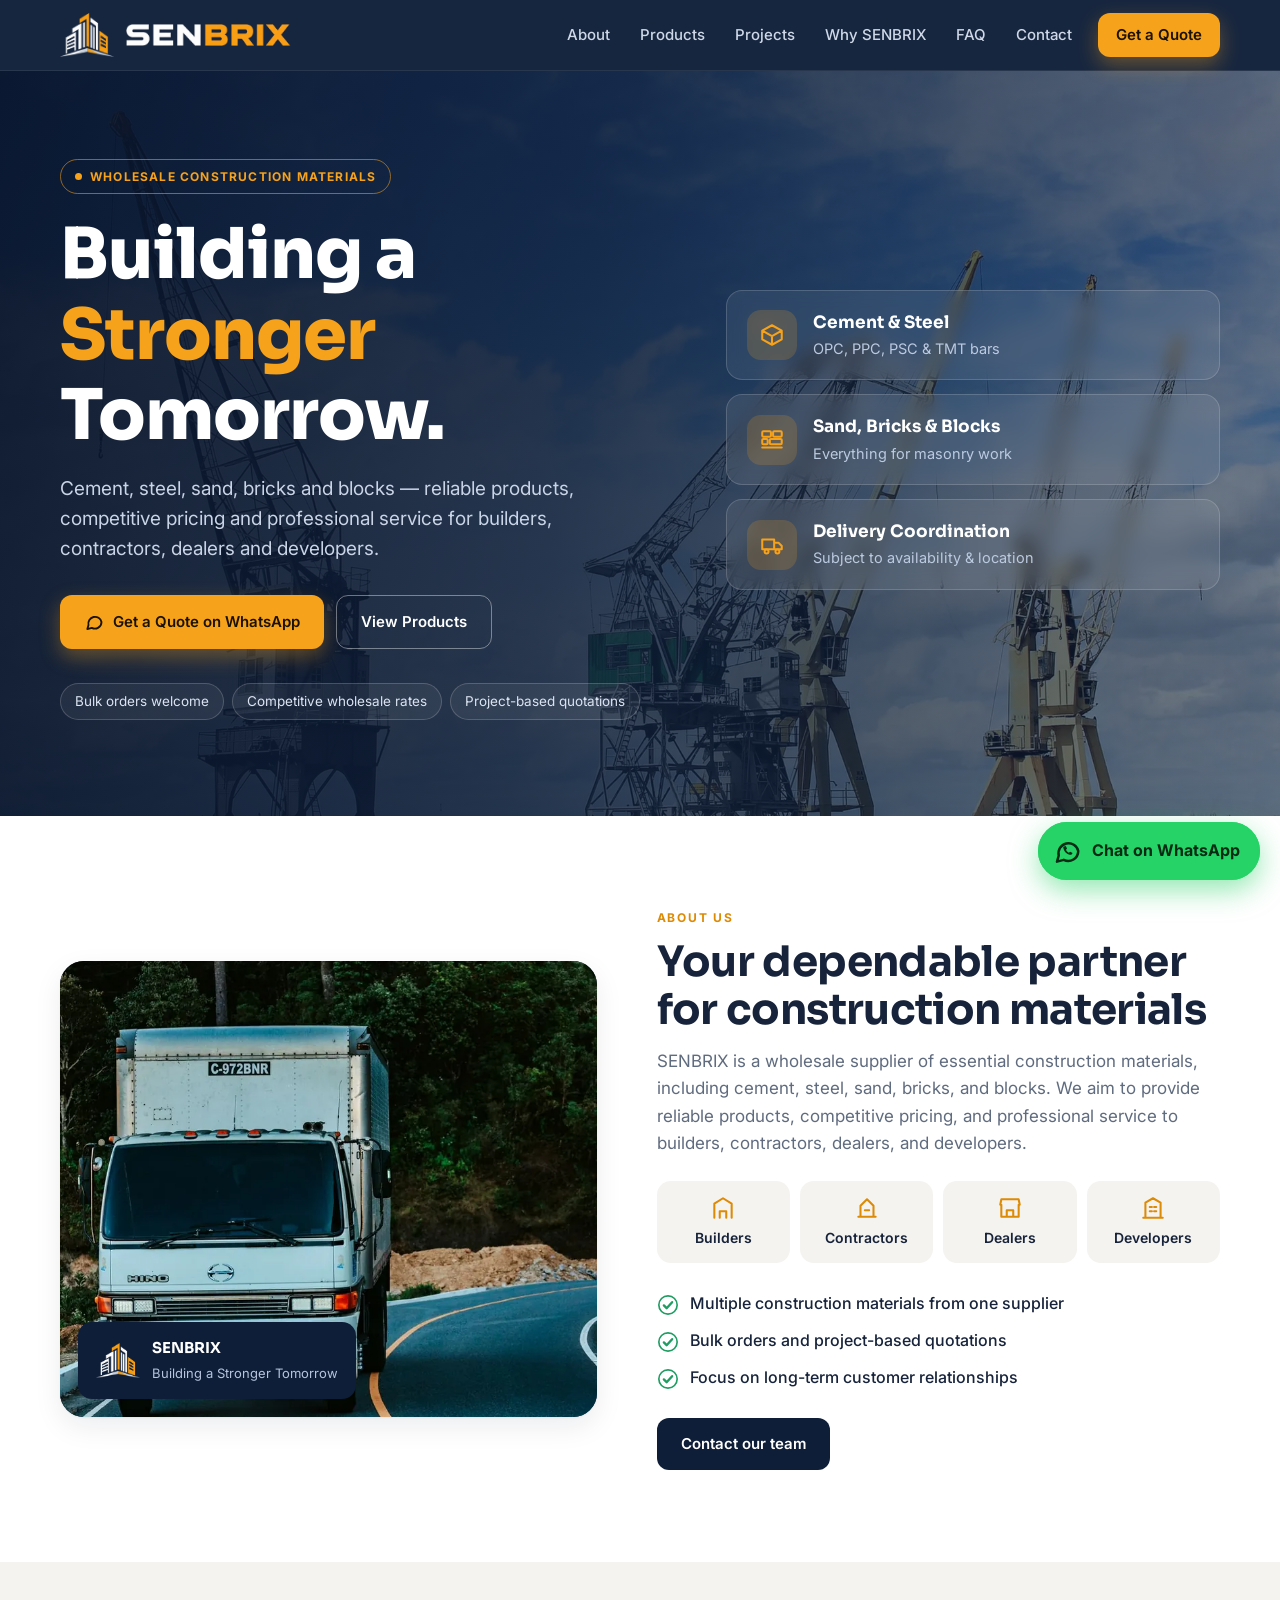
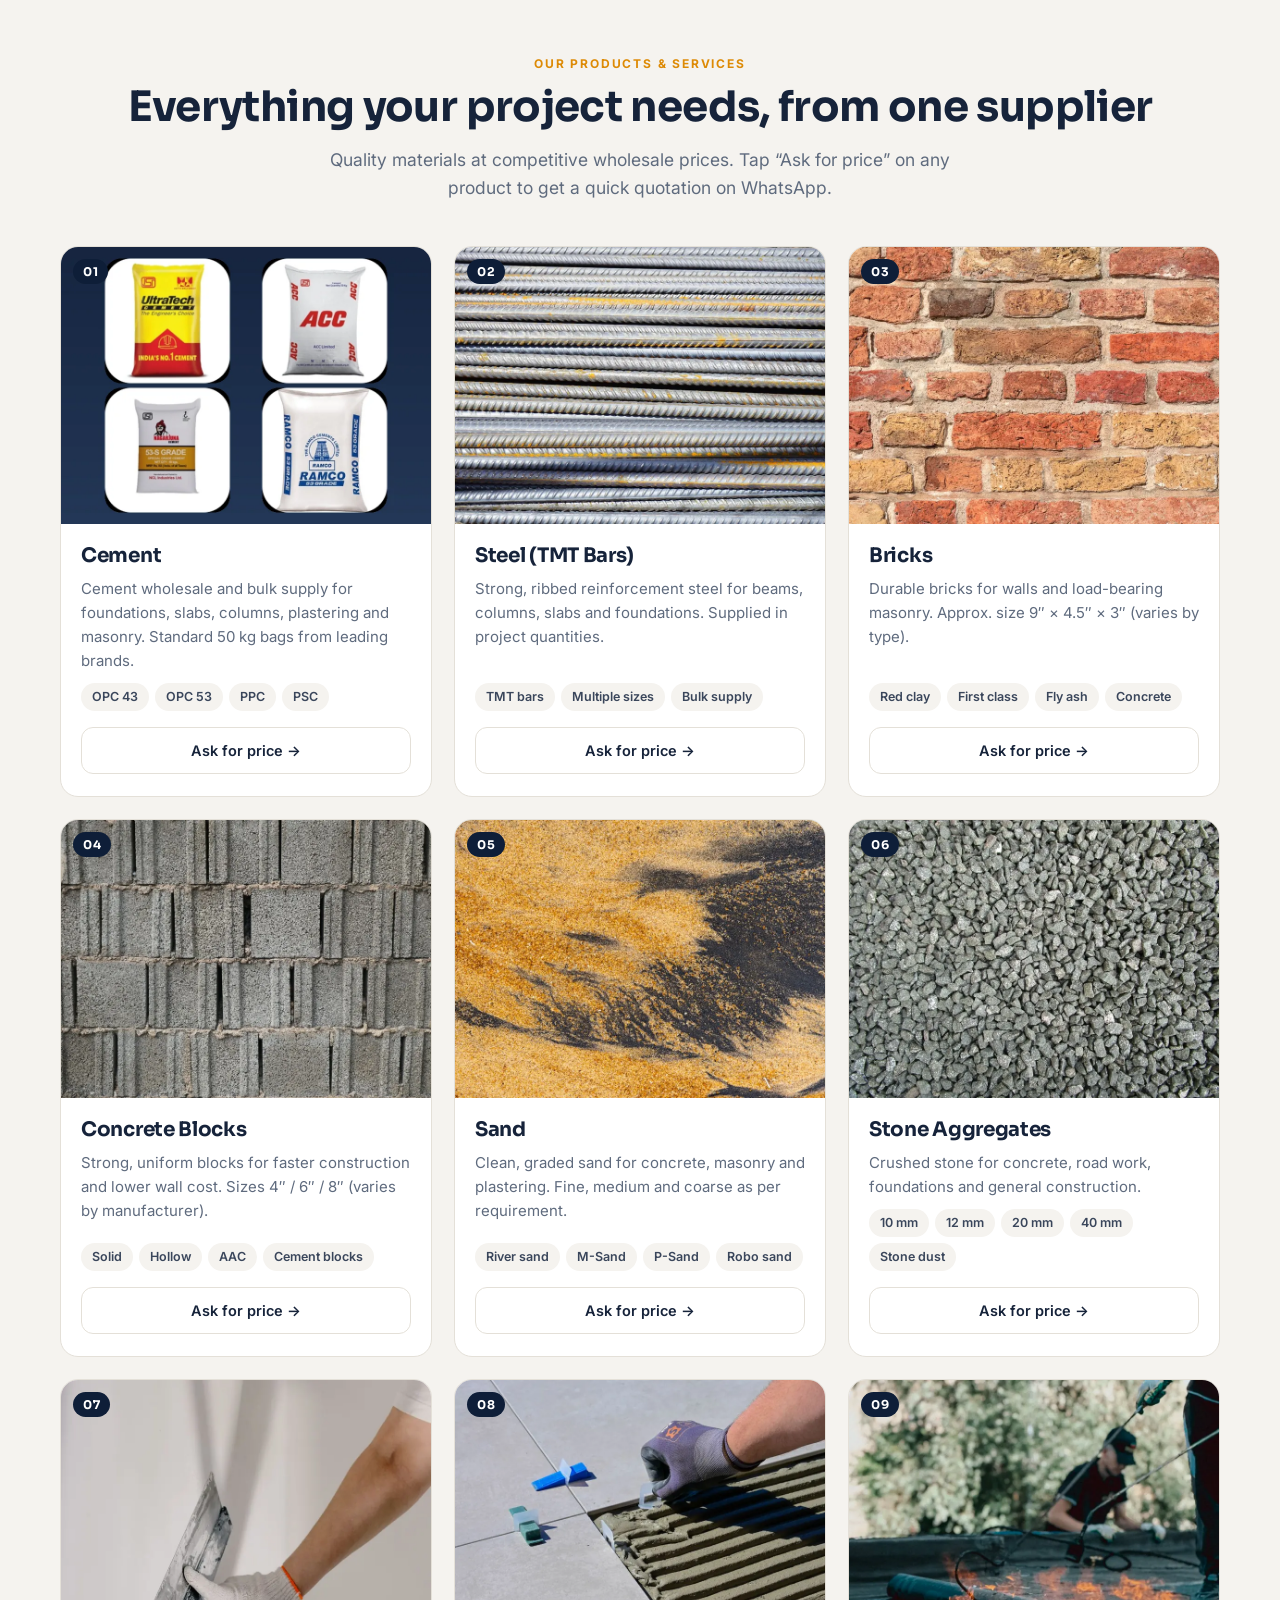
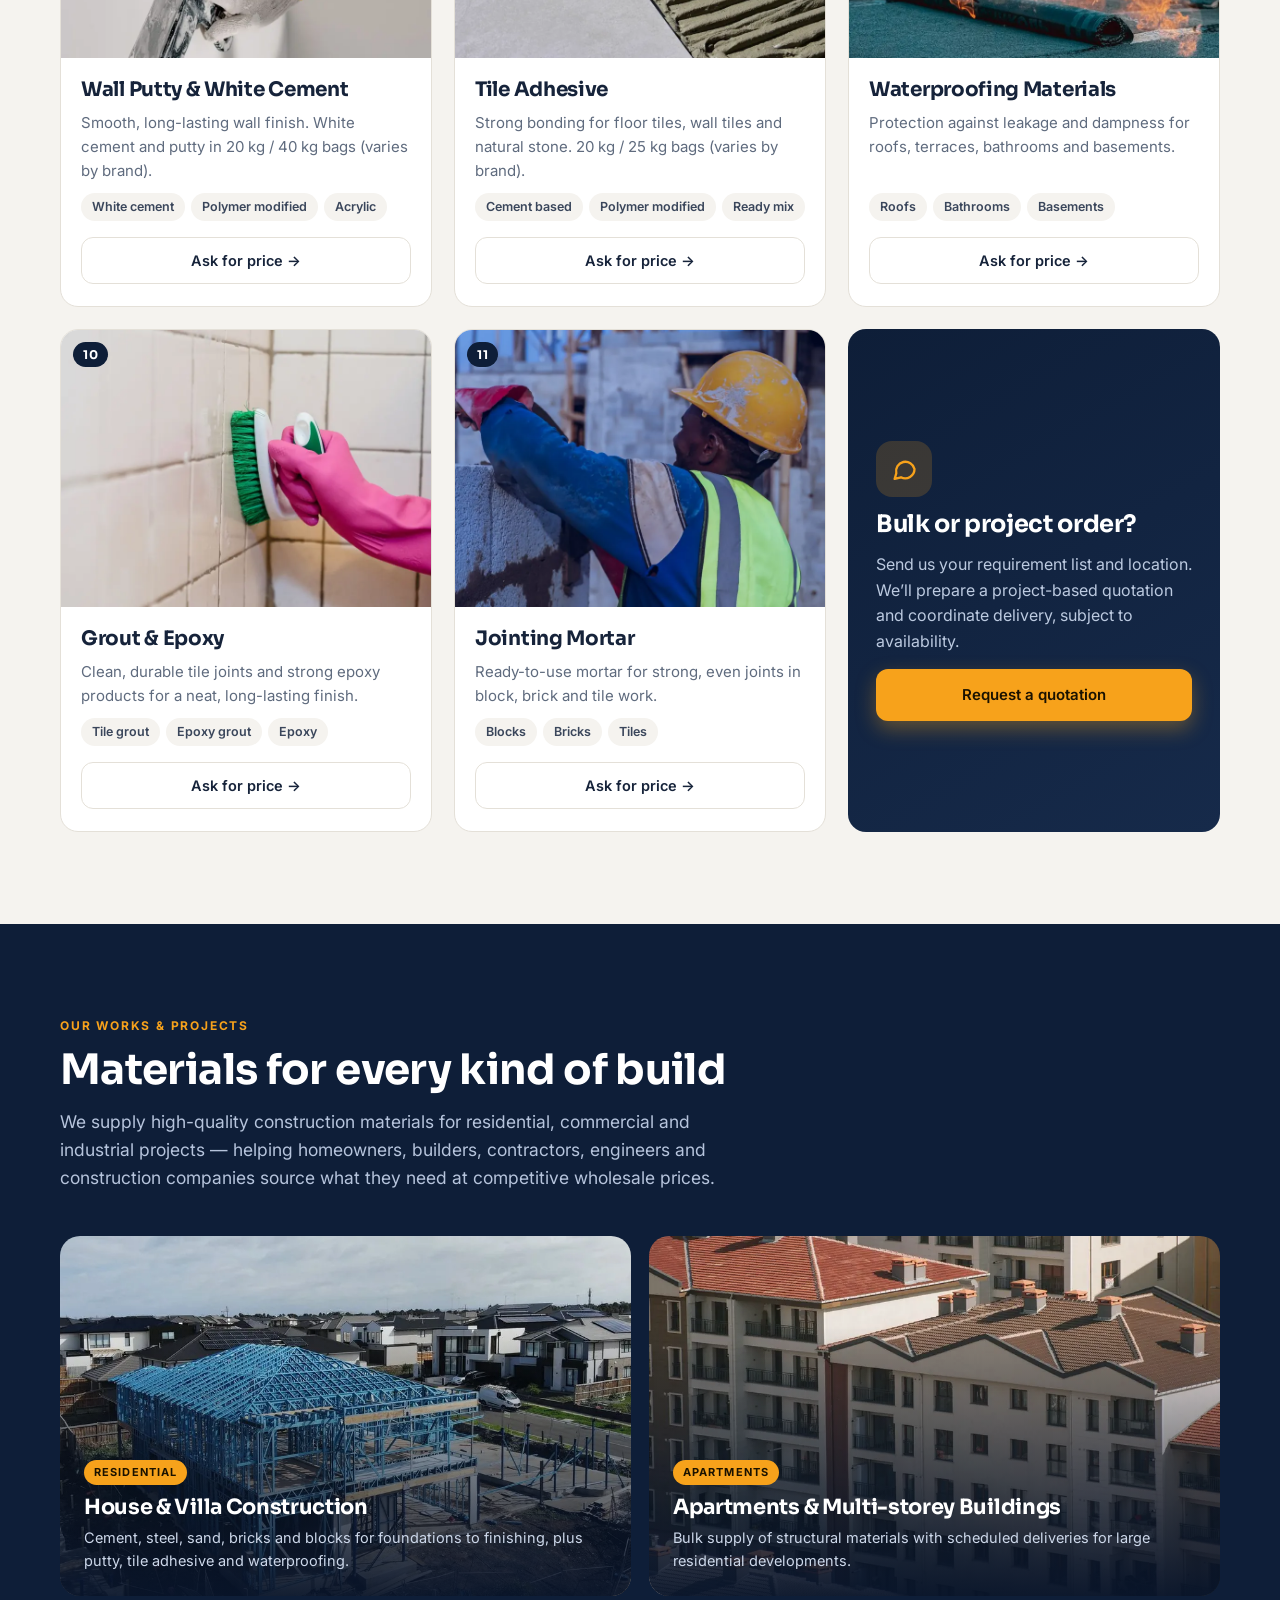
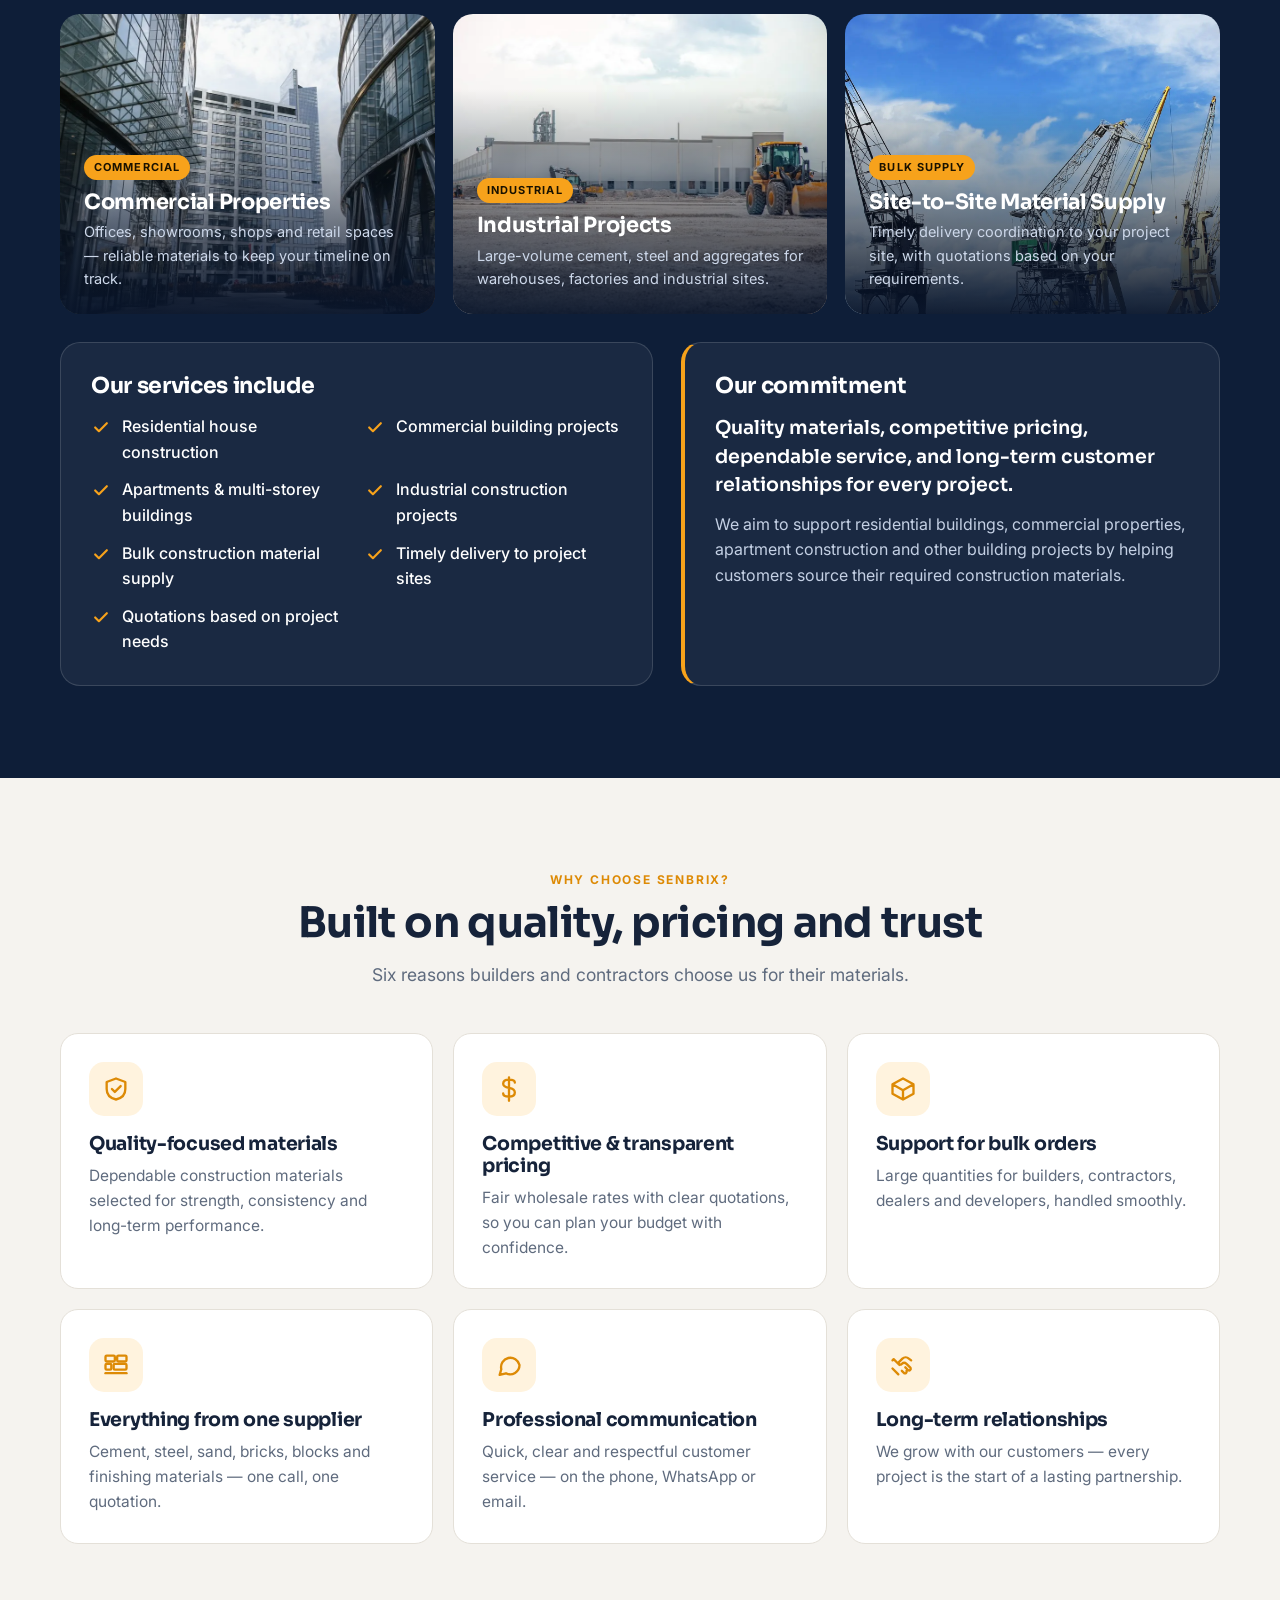
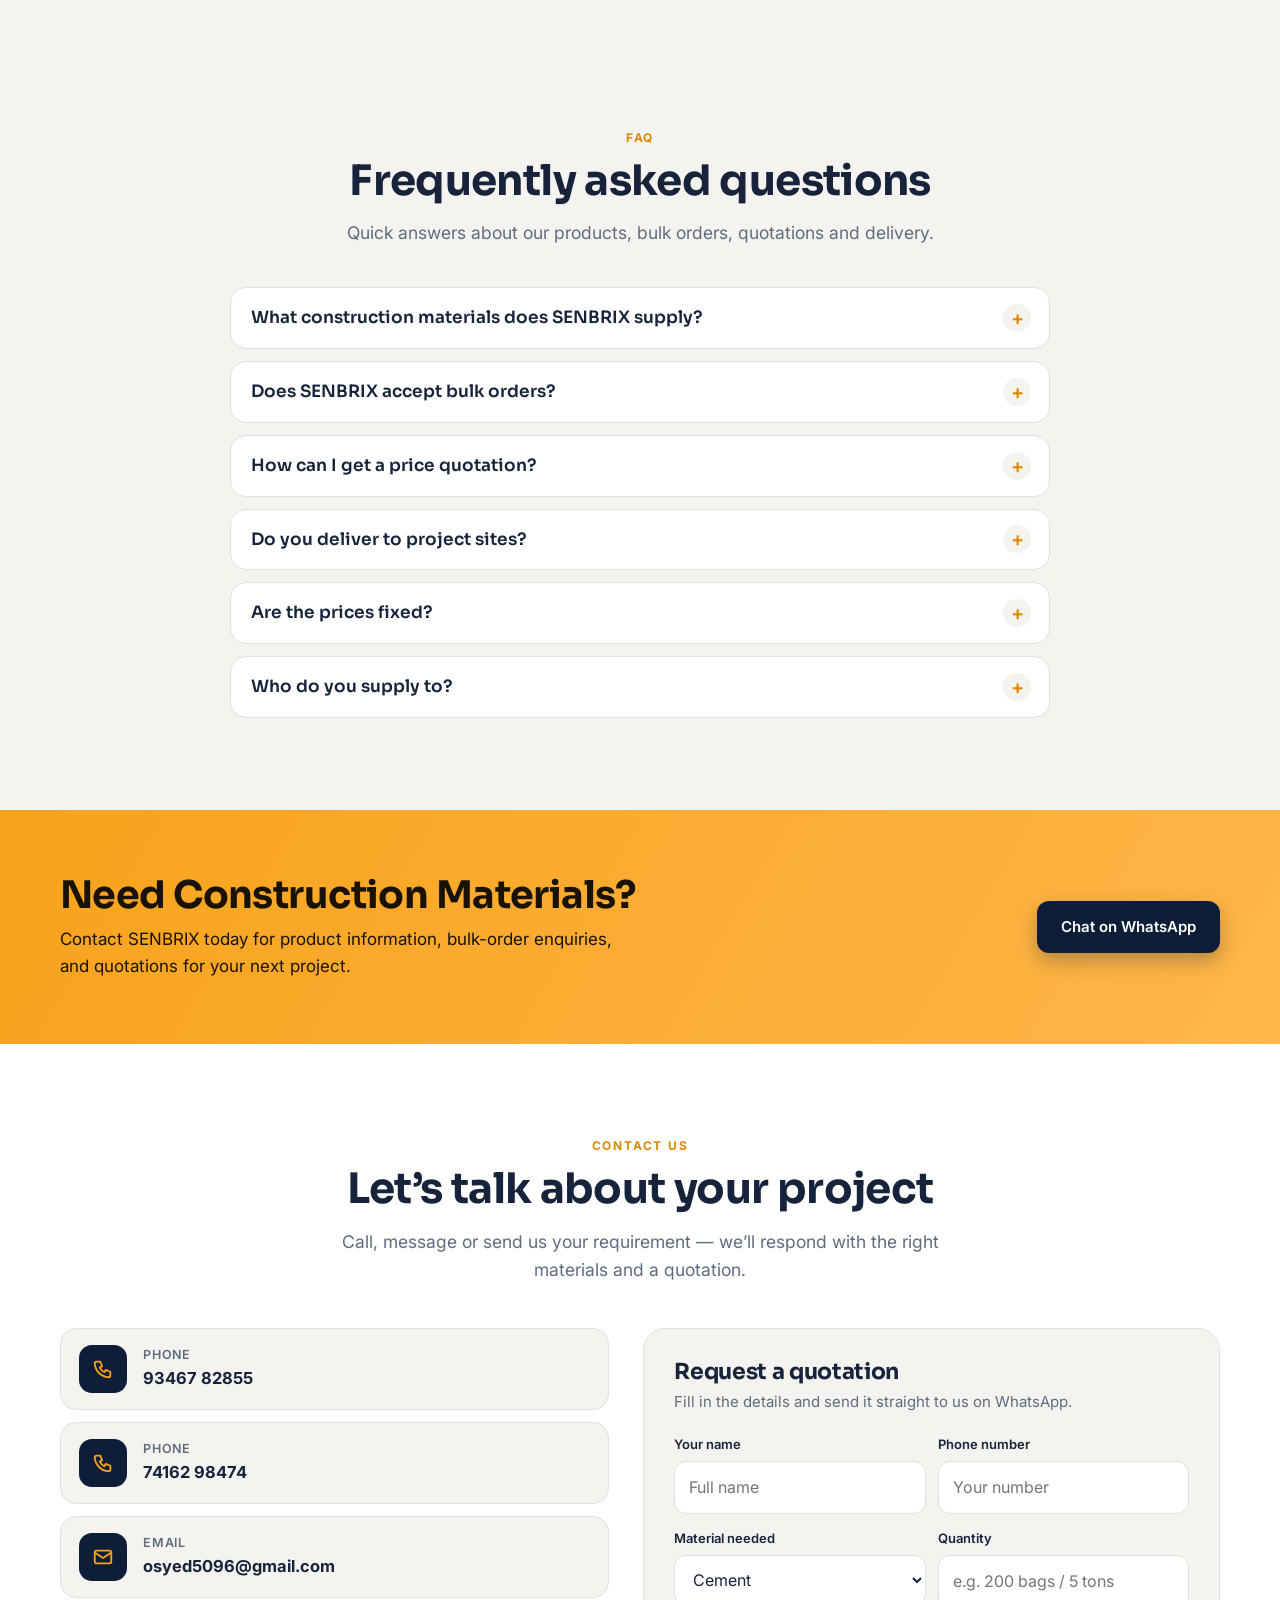
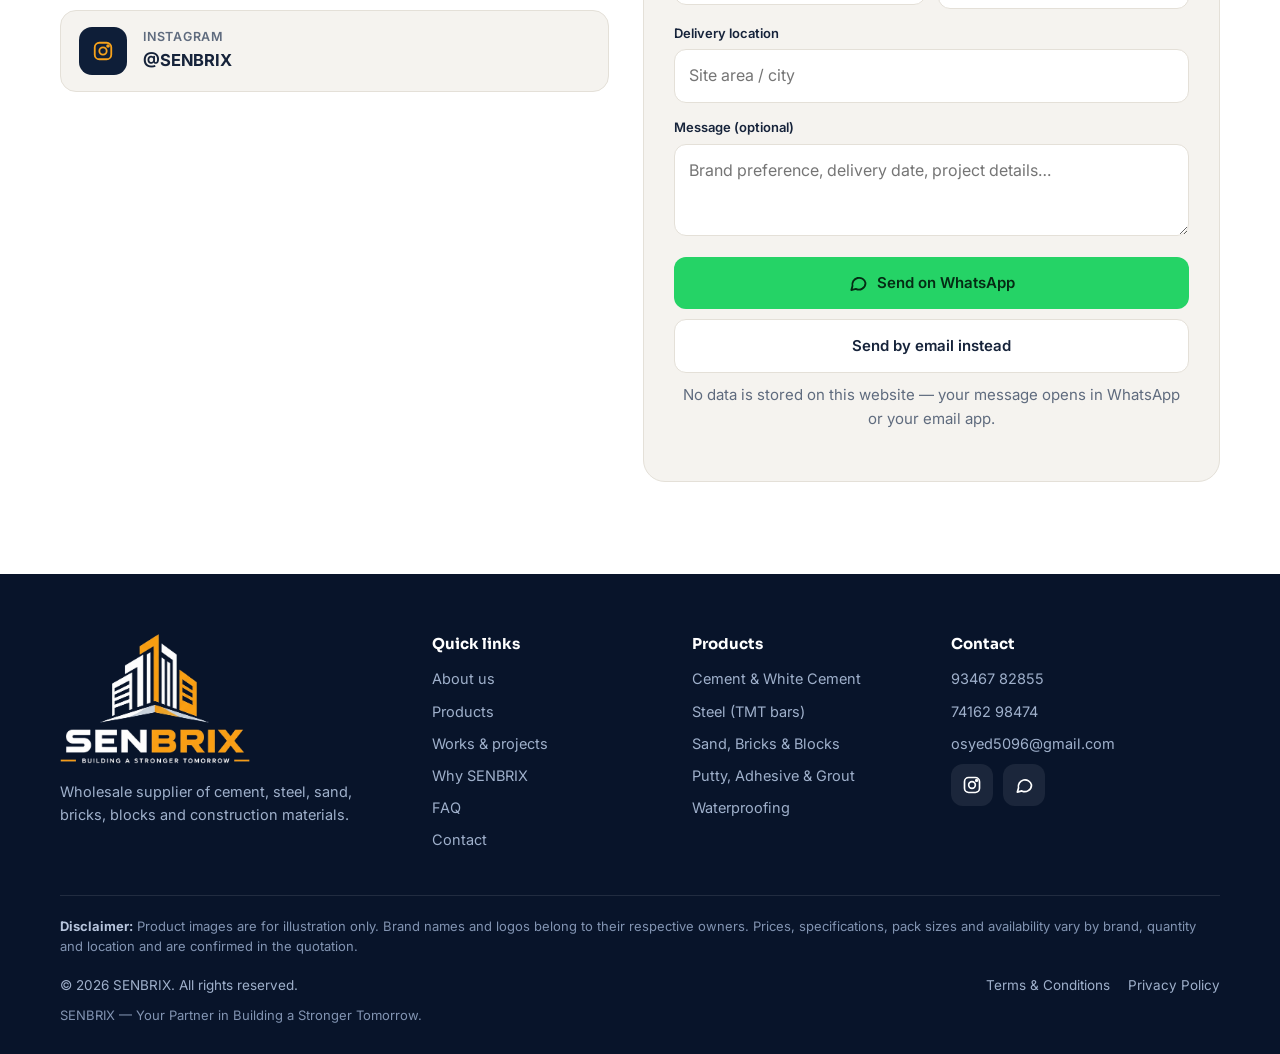
==== index.html @ fd2e2b62 "Add SENBRIX landing page Mobile-first, SEO-ready single page for SENBRIX wholesale construction mate" ====
<!doctype html>
<html lang="en-IN">
<head>
<meta charset="utf-8">
<meta name="viewport" content="width=device-width, initial-scale=1, viewport-fit=cover">
<title>SENBRIX – Wholesale Construction Materials | Cement, Steel, Sand, Bricks &amp; Blocks</title>
<meta name="description" content="SENBRIX is a wholesale supplier of cement, steel, sand, bricks, blocks and building materials for builders, contractors, dealers and developers. Competitive pricing, bulk orders, project quotations.">
<meta name="theme-color" content="#0e1e38">
<meta name="robots" content="index, follow, max-image-preview:large">
<meta name="author" content="SENBRIX">
<meta property="og:site_name" content="SENBRIX">
<meta property="og:locale" content="en_IN">
<!-- SEO TODO: once the live address is known, add <link rel="canonical" href="https://YOUR-DOMAIN/">, og:url, and make og:image an absolute URL. -->
<link rel="icon" type="image/png" href="assets/favicon.png">
<link rel="apple-touch-icon" href="assets/apple-touch-icon.png">
<meta property="og:type" content="website">
<meta property="og:title" content="SENBRIX – Building a Stronger Tomorrow">
<meta property="og:description" content="Wholesale cement, steel, sand, bricks, blocks and more. Bulk orders and project quotations.">
<meta property="og:image" content="assets/og-image.jpg">
<meta name="twitter:card" content="summary_large_image">
<link rel="preload" as="image" href="assets/hero.webp" fetchpriority="high">
<link rel="preconnect" href="https://fonts.googleapis.com">
<link rel="preconnect" href="https://fonts.gstatic.com" crossorigin>
<link href="https://fonts.googleapis.com/css2?family=Inter:wght@400;500;600;700&family=Sora:wght@600;700;800&display=swap" rel="stylesheet">
<script type="application/ld+json">
[{"@context": "https://schema.org", "@type": "LocalBusiness", "name": "SENBRIX", "description": "Wholesale supplier of cement, steel, sand, bricks, blocks and construction materials for builders, contractors, dealers and developers.", "slogan": "Building a Stronger Tomorrow", "telephone": ["+919346782855", "+917416298474"], "email": "osyed5096@gmail.com", "image": "assets/og-image.jpg", "logo": "assets/logo-full.png", "priceRange": "Wholesale", "sameAs": ["https://www.instagram.com/senbrix?cplk=MTgyYnR5MHl3cHRpNw=="], "hasOfferCatalog": {"@type": "OfferCatalog", "name": "Construction materials", "itemListElement": [{"@type": "Offer", "itemOffered": {"@type": "Product", "name": "Cement"}}, {"@type": "Offer", "itemOffered": {"@type": "Product", "name": "Steel (TMT bars)"}}, {"@type": "Offer", "itemOffered": {"@type": "Product", "name": "Bricks"}}, {"@type": "Offer", "itemOffered": {"@type": "Product", "name": "Concrete Blocks"}}, {"@type": "Offer", "itemOffered": {"@type": "Product", "name": "Sand"}}, {"@type": "Offer", "itemOffered": {"@type": "Product", "name": "Stone Aggregates"}}, {"@type": "Offer", "itemOffered": {"@type": "Product", "name": "Wall Putty and White Cement"}}, {"@type": "Offer", "itemOffered": {"@type": "Product", "name": "Tile Adhesive"}}, {"@type": "Offer", "itemOffered": {"@type": "Product", "name": "Waterproofing Materials"}}, {"@type": "Offer", "itemOffered": {"@type": "Product", "name": "Grout and Epoxy"}}, {"@type": "Offer", "itemOffered": {"@type": "Product", "name": "Jointing Mortar"}}]}}, {"@context": "https://schema.org", "@type": "FAQPage", "mainEntity": [{"@type": "Question", "name": "What construction materials does SENBRIX supply?", "acceptedAnswer": {"@type": "Answer", "text": "We supply cement (OPC, PPC, PSC and white cement), steel (TMT bars), sand, bricks, concrete blocks, stone aggregates, wall putty, tile adhesive, waterproofing materials, grout, epoxy and jointing mortar."}}, {"@type": "Question", "name": "Does SENBRIX accept bulk orders?", "acceptedAnswer": {"@type": "Answer", "text": "Yes. We support bulk orders for builders, contractors, dealers and developers, with project-based quotations."}}, {"@type": "Question", "name": "How can I get a price quotation?", "acceptedAnswer": {"@type": "Answer", "text": "Tap “Ask for price” on any product, fill in the quotation form, or call us on 93467 82855 or 74162 98474. Share the material, quantity and delivery location and we will reply with a quotation."}}, {"@type": "Question", "name": "Do you deliver to project sites?", "acceptedAnswer": {"@type": "Answer", "text": "We coordinate delivery to project sites, subject to material availability and your location. Please mention your site location when you request a quotation."}}, {"@type": "Question", "name": "Are the prices fixed?", "acceptedAnswer": {"@type": "Answer", "text": "Wholesale prices change with market rates, brand, quantity and location, so we confirm the price in a quotation for every enquiry."}}, {"@type": "Question", "name": "Who do you supply to?", "acceptedAnswer": {"@type": "Answer", "text": "We supply homeowners, builders, contractors, engineers, dealers, developers and construction companies for residential, commercial and industrial projects."}}]}]
</script>
<style>
:root{
  --navy:#0e1e38; --navy2:#162a4a; --navy3:#08142a;
  --orange:#f7a21b; --orange-d:#dd8a05;
  --bg:#f5f3ef; --card:#fff; --line:#e4e0d8; --muted:#5f6b7e; --text:#16233a;
  --radius:18px; --shadow:0 1px 2px rgba(14,30,56,.06),0 10px 28px rgba(14,30,56,.08);
  --head:'Sora',system-ui,-apple-system,'Segoe UI',sans-serif; --body:'Inter',system-ui,-apple-system,'Segoe UI',sans-serif;
}
*{box-sizing:border-box;margin:0;padding:0}
html{scroll-behavior:smooth;scroll-padding-top:76px;-webkit-text-size-adjust:100%}
body{font-family:var(--body);background:var(--bg);color:var(--text);line-height:1.6;font-size:16px}
img,svg{display:block;max-width:100%}
a{color:inherit;text-decoration:none}
button,input,select,textarea{font:inherit;color:inherit}
h1,h2,h3{font-family:var(--head);line-height:1.15;letter-spacing:-.015em}
.wrap{width:100%;max-width:1200px;margin:0 auto;padding:0 20px}
:focus-visible{outline:3px solid var(--orange);outline-offset:2px}
.sr{position:absolute;width:1px;height:1px;overflow:hidden;clip:rect(0 0 0 0)}

.btn{display:inline-flex;align-items:center;justify-content:center;gap:9px;padding:14px 24px;border-radius:12px;font-weight:600;font-size:15px;min-height:48px;transition:background .18s,transform .18s,border-color .18s;cursor:pointer;border:0;white-space:nowrap}
.btn-primary{background:var(--orange);color:#1a1200;box-shadow:0 8px 20px rgba(247,162,27,.35)}
.btn-primary:hover{background:var(--orange-d);transform:translateY(-1px)}
.btn-wa{background:#25d366;color:#052b14}.btn-wa:hover{background:#1fbb59;transform:translateY(-1px)}
.btn-ghost{border:1.5px solid rgba(255,255,255,.4);color:#fff;background:transparent}.btn-ghost:hover{background:rgba(255,255,255,.1)}
.btn-dark{background:var(--navy);color:#fff}.btn-dark:hover{background:var(--navy2)}
.btn-line{border:1.5px solid var(--line);background:#fff}.btn-line:hover{border-color:var(--navy)}
.btn-block{width:100%}

/* header */
header{position:sticky;top:0;z-index:50;background:rgba(14,30,56,.96);backdrop-filter:blur(12px);border-bottom:1px solid rgba(255,255,255,.08)}
header .wrap{display:flex;align-items:center;gap:18px;height:70px}
.brand{display:flex;align-items:center;gap:12px}
.brand .mark{height:44px;width:auto}.brand .word{height:22px;width:auto}
nav{margin-left:auto;display:flex;align-items:center;gap:2px}
nav a{color:#cfd8e8;padding:9px 14px;border-radius:10px;font-weight:500;font-size:15px}
nav a:hover{color:#fff;background:rgba(255,255,255,.08)}
nav .btn{margin-left:10px;padding:10px 18px;min-height:42px;color:#1a1200}
nav .btn:hover{background:var(--orange-d)}
.burger{display:none;margin-left:auto;width:46px;height:46px;border-radius:12px;border:1.5px solid rgba(255,255,255,.25);color:#fff;place-items:center;background:none}

/* hero */
.hero{position:relative;color:#fff;background:var(--navy3);overflow:hidden;isolation:isolate}
.hero>img{position:absolute;inset:0;width:100%;height:100%;object-fit:cover;z-index:-2}
.hero::before{content:"";position:absolute;inset:0;z-index:-1;background:linear-gradient(100deg,rgba(8,20,42,.96) 0%,rgba(14,30,56,.88) 45%,rgba(14,30,56,.55) 100%)}
.hero .wrap{display:grid;grid-template-columns:1.25fr 1fr;gap:48px;align-items:center;padding-top:88px;padding-bottom:96px}
.pill{display:inline-flex;gap:8px;align-items:center;border:1px solid rgba(247,162,27,.55);color:var(--orange);padding:7px 14px;border-radius:99px;font-size:12px;font-weight:700;letter-spacing:.1em;text-transform:uppercase}
.pill i{width:7px;height:7px;border-radius:50%;background:var(--orange)}
.hero h1{font-size:clamp(38px,6.2vw,70px);font-weight:800;margin:20px 0 18px}
.hero h1 em{font-style:normal;color:var(--orange)}
.hero p.lead{font-size:clamp(16px,2vw,19px);color:#c9d4e6;max-width:560px}
.cta{display:flex;gap:12px;flex-wrap:wrap;margin-top:30px}
.chips{display:flex;flex-wrap:wrap;gap:8px;margin-top:34px}
.chips span{border:1px solid rgba(255,255,255,.18);background:rgba(255,255,255,.06);padding:7px 14px;border-radius:99px;font-size:13.5px;color:#dbe4f2}
.hcards{display:grid;gap:14px}
.hcard{display:flex;gap:16px;align-items:center;padding:18px 20px;border-radius:16px;background:rgba(255,255,255,.08);border:1px solid rgba(255,255,255,.16);backdrop-filter:blur(8px)}
.hcard .ic{flex:none;width:50px;height:50px;border-radius:14px;background:rgba(247,162,27,.18);color:var(--orange);display:grid;place-items:center}
.hcard b{display:block;font-family:var(--head);font-size:17px}.hcard span{color:#bccae0;font-size:14.5px}

/* sections */
section{padding:92px 0}
.eyebrow{font-size:12px;font-weight:700;letter-spacing:.15em;text-transform:uppercase;color:var(--orange-d);margin-bottom:10px}
.title{font-size:clamp(28px,4.2vw,42px);margin-bottom:14px}
.sub{color:var(--muted);font-size:17.5px;max-width:660px}
.center{text-align:center}.center .sub{margin:0 auto}

/* about */
.about{background:#fff}
.about .wrap{display:grid;grid-template-columns:1fr 1.05fr;gap:60px;align-items:center}
.about-img{position:relative;border-radius:24px;overflow:hidden;box-shadow:var(--shadow);aspect-ratio:4/3.4;background:var(--navy)}
.about-img img{width:100%;height:100%;object-fit:cover}
.about-tag{position:absolute;left:18px;bottom:18px;background:var(--navy);color:#fff;border-radius:14px;padding:14px 18px;display:flex;gap:12px;align-items:center;box-shadow:var(--shadow)}
.about-tag img{width:44px;height:auto}.about-tag b{display:block;font-family:var(--head);font-size:15px}.about-tag span{font-size:13px;color:#b6c4dc}
.about p{color:var(--muted);margin-bottom:16px;font-size:17px}
.for{display:grid;grid-template-columns:repeat(4,1fr);gap:10px;margin:24px 0 28px}
.for div{background:var(--bg);border-radius:14px;padding:14px 10px;text-align:center;font-weight:600;font-size:14px}
.for svg{margin:0 auto 6px;color:var(--orange-d)}
.checks{list-style:none;display:grid;gap:11px;margin-bottom:28px}
.checks li{display:flex;gap:11px;align-items:flex-start;font-weight:500}
.checks svg{flex:none;margin-top:3px;color:#1f9d62}

/* products */
.pgrid{display:grid;grid-template-columns:repeat(3,1fr);gap:22px;margin-top:44px}
.pcard{background:#fff;border:1px solid var(--line);border-radius:var(--radius);overflow:hidden;display:flex;flex-direction:column;transition:box-shadow .2s,transform .2s,border-color .2s}
.pcard:hover{box-shadow:var(--shadow);transform:translateY(-4px);border-color:#d4cdbf}
.pimg{aspect-ratio:4/3;overflow:hidden;background:#e8e4da;position:relative}
.pimg img{width:100%;height:100%;object-fit:cover;transition:transform .5s}
.pcard:hover .pimg img{transform:scale(1.06)}
.pnum{position:absolute;top:12px;left:12px;background:var(--navy);color:#fff;font:700 12px var(--head);padding:5px 10px;border-radius:99px;letter-spacing:.05em}
.pbody{padding:20px 20px 22px;display:flex;flex-direction:column;gap:10px;flex:1}
.pbody h3{font-size:20px}
.pbody p{color:var(--muted);font-size:15px;flex:1}
.tags{display:flex;flex-wrap:wrap;gap:6px}
.tags span{background:var(--bg);border-radius:99px;padding:4px 11px;font-size:12.5px;font-weight:600;color:#3a465b}
.pbody .btn{margin-top:6px;padding:11px 16px;min-height:44px;font-size:14.5px}
.pcard.cta-card{background:linear-gradient(150deg,var(--navy),var(--navy2));color:#fff;border:0;justify-content:center;padding:34px 28px;gap:14px}
.pcard.cta-card:hover{transform:translateY(-4px)}
.pcard.cta-card h3{font-size:24px}.pcard.cta-card p{color:#bccae0}
.pcard.cta-card .ic{width:56px;height:56px;border-radius:16px;background:rgba(247,162,27,.18);color:var(--orange);display:grid;place-items:center}

/* projects */
.works{background:var(--navy);color:#fff}
.works .eyebrow{color:var(--orange)}.works .sub{color:#b6c4dc}
.wgrid{display:grid;grid-template-columns:repeat(6,1fr);gap:18px;margin-top:44px}
.wcard{position:relative;border-radius:20px;overflow:hidden;min-height:300px;isolation:isolate;display:flex;align-items:flex-end;grid-column:span 2}
.wcard:nth-child(1),.wcard:nth-child(2){grid-column:span 3;min-height:360px}
.wcard img{position:absolute;inset:0;width:100%;height:100%;object-fit:cover;z-index:-2;transition:transform .6s}
.wcard:hover img{transform:scale(1.06)}
.wcard::after{content:"";position:absolute;inset:0;z-index:-1;background:linear-gradient(180deg,rgba(8,20,42,0) 25%,rgba(8,20,42,.94) 100%)}
.wcard div{padding:24px}
.wcard small{display:inline-block;background:var(--orange);color:#1a1200;font-weight:700;font-size:11px;letter-spacing:.1em;text-transform:uppercase;padding:4px 10px;border-radius:99px;margin-bottom:10px}
.wcard h3{font-size:21px;margin-bottom:6px}.wcard p{color:#cdd8ea;font-size:14.5px}
.services{display:grid;grid-template-columns:1.1fr 1fr;gap:28px;margin-top:28px}
.panel{border:1px solid rgba(255,255,255,.14);background:rgba(255,255,255,.05);border-radius:20px;padding:30px}
.panel h3{font-size:22px;margin-bottom:16px}
.panel .checks{margin:0;grid-template-columns:1fr 1fr;gap:12px 18px}
.panel .checks svg{color:var(--orange)}
.panel p{color:#c4d0e4}
.commit{border-left:4px solid var(--orange)}
.commit q{display:block;font:600 19px/1.5 var(--head);quotes:none;margin-bottom:12px}

/* why */
.wgrid2{display:grid;grid-template-columns:repeat(3,1fr);gap:20px;margin-top:44px}
.why{background:#fff;border:1px solid var(--line);border-radius:var(--radius);padding:28px;transition:border-color .2s,box-shadow .2s,transform .2s}
.why:hover{border-color:var(--orange);box-shadow:var(--shadow);transform:translateY(-3px)}
.why .ic{width:54px;height:54px;border-radius:15px;background:#fff3de;color:var(--orange-d);display:grid;place-items:center;margin-bottom:18px}
.why h3{font-size:19px;margin-bottom:8px}.why p{color:var(--muted);font-size:15.5px}

/* contact */
.cband{background:linear-gradient(120deg,var(--orange),#ffb74a);color:#1a1200;padding:64px 0}
.cband .wrap{display:flex;align-items:center;justify-content:space-between;gap:28px;flex-wrap:wrap}
.cband h2{font-size:clamp(26px,4vw,38px);margin-bottom:8px}.cband p{max-width:560px;font-size:17px}
.cband .btn-dark{box-shadow:0 8px 20px rgba(14,30,56,.3)}
.contact{background:#fff}
.cgrid{display:grid;grid-template-columns:1fr 1.05fr;gap:34px;margin-top:44px;align-items:start}
.clist{display:grid;gap:12px}
.citem{display:flex;gap:16px;align-items:center;padding:16px 18px;border:1px solid var(--line);border-radius:16px;background:var(--bg);transition:border-color .2s,transform .2s}
.citem:hover{border-color:var(--orange);transform:translateX(3px)}
.citem .ic{flex:none;width:48px;height:48px;border-radius:13px;background:var(--navy);color:var(--orange);display:grid;place-items:center}
.citem small{display:block;color:var(--muted);font-size:12.5px;font-weight:600;text-transform:uppercase;letter-spacing:.06em}
.citem b{font-size:16.5px;word-break:break-word}
.form{background:var(--bg);border:1px solid var(--line);border-radius:22px;padding:30px}
.form h3{font-size:22px;margin-bottom:6px}.form>p{color:var(--muted);font-size:15px;margin-bottom:20px}
.field{margin-bottom:14px}.field label{display:block;font-size:13px;font-weight:600;margin-bottom:6px}
.field input,.field select,.field textarea{width:100%;border:1.5px solid var(--line);border-radius:12px;padding:13px 14px;background:#fff;min-height:48px}
.field textarea{min-height:92px;resize:vertical}
.field input:focus,.field select:focus,.field textarea:focus{outline:none;border-color:var(--orange);box-shadow:0 0 0 4px rgba(247,162,27,.18)}
.frow{display:grid;grid-template-columns:1fr 1fr;gap:12px}
.fbtns{display:grid;gap:10px;margin-top:6px}
.note{font-size:12.5px;color:var(--muted);text-align:center;margin-top:10px}

/* footer */
footer{background:var(--navy3);color:#9fb0cb;padding:60px 0 28px}
.fgrid{display:grid;grid-template-columns:1.5fr 1fr 1fr 1.2fr;gap:36px}
footer img.flogo{width:190px;height:auto;margin-bottom:16px}
footer h4{color:#fff;font:700 15px var(--head);margin-bottom:14px}
footer li{list-style:none;margin-bottom:9px;font-size:14.5px}footer a:hover{color:#fff}
.social{display:flex;gap:10px;margin-top:6px}
.social a{width:42px;height:42px;border-radius:12px;background:rgba(255,255,255,.08);display:grid;place-items:center;color:#fff;transition:background .2s}
.social a:hover{background:var(--orange);color:#1a1200}
.copy{border-top:1px solid rgba(255,255,255,.1);margin-top:40px;padding-top:22px;display:flex;justify-content:space-between;gap:12px;flex-wrap:wrap;font-size:13.5px}

/* whatsapp float */
.wa{position:fixed;right:20px;bottom:20px;z-index:60;display:flex;align-items:center;gap:10px;background:#25d366;color:#052b14;border-radius:99px;padding:0 20px 0 14px;height:58px;font-weight:700;box-shadow:0 10px 28px rgba(37,211,102,.5);transition:transform .2s}
.wa:hover{transform:translateY(-3px)}
.wa svg{width:30px;height:30px}
.wa::before{content:"";position:absolute;inset:0;border-radius:99px;border:2px solid #25d366;animation:ping 2.4s infinite;pointer-events:none}
@keyframes ping{0%{transform:scale(1);opacity:.7}100%{transform:scale(1.25,1.5);opacity:0}}

@media(max-width:1020px){
  .hero .wrap{grid-template-columns:1fr;padding-top:64px;padding-bottom:72px}
  .hcards{grid-template-columns:repeat(3,1fr)}.hcard{flex-direction:column;align-items:flex-start;text-align:left}
  .pgrid{grid-template-columns:repeat(2,1fr)}.wgrid2{grid-template-columns:repeat(2,1fr)}
  .fgrid{grid-template-columns:1fr 1fr}
}
@media(max-width:860px){
  .burger{display:grid}
  nav{position:fixed;left:0;right:0;top:70px;background:var(--navy);padding:12px 20px 22px;flex-direction:column;align-items:stretch;gap:2px;border-bottom:1px solid rgba(255,255,255,.1);display:none;margin:0;box-shadow:0 20px 40px rgba(0,0,0,.3)}
  nav.open{display:flex}nav a{padding:14px;font-size:16px}nav .btn{margin:10px 0 0}
  .about .wrap,.cgrid,.services{grid-template-columns:1fr}.about .wrap{gap:36px}
  .wgrid{grid-template-columns:1fr 1fr}.wcard,.wcard:nth-child(1),.wcard:nth-child(2){grid-column:span 1;min-height:280px}
  .wcard:nth-child(5){grid-column:span 2}
}
@media(max-width:620px){
  body{font-size:15.5px}.wrap{padding:0 16px}
  section{padding:62px 0}
  header .wrap{height:64px}nav{top:64px}.brand .mark{height:38px}.brand .word{height:18px}
  .hero .wrap{padding-top:44px;padding-bottom:56px;gap:32px}
  .cta .btn{flex:1}
  .hcards{grid-template-columns:1fr}.hcard{flex-direction:row;align-items:center}
  .for{grid-template-columns:repeat(2,1fr)}
  .pgrid{grid-template-columns:1fr;gap:18px}.wgrid2{grid-template-columns:1fr}
  .wgrid{grid-template-columns:1fr}.wcard,.wcard:nth-child(n){grid-column:span 1;min-height:260px}
  .panel{padding:22px}.panel .checks{grid-template-columns:1fr}
  .frow{grid-template-columns:1fr}.form{padding:22px}
  .fgrid{grid-template-columns:1fr}
  .cband .btn{width:100%}
  .wa{right:14px;bottom:14px;width:58px;padding:0;justify-content:center}.wa span{display:none}
  .copy{flex-direction:column}
}

/* ---- FAQ, legal, mobile polish ---- */
html{-webkit-tap-highlight-color:transparent}
input,select,textarea{font-size:16px}
.faq{background:var(--bg)}
.qalist{max-width:820px;margin:40px auto 0;display:grid;gap:12px}
.qa{background:#fff;border:1px solid var(--line);border-radius:16px;transition:border-color .2s}
.qa[open]{border-color:var(--orange)}
.qa summary{list-style:none;cursor:pointer;padding:18px 54px 18px 20px;font:600 17px/1.4 var(--head);position:relative;min-height:56px}
.qa summary::-webkit-details-marker{display:none}
.qa summary::after{content:"+";position:absolute;right:18px;top:50%;transform:translateY(-50%);width:28px;height:28px;border-radius:50%;background:var(--bg);display:grid;place-items:center;font:600 20px/1 var(--body);color:var(--orange-d)}
.qa[open] summary::after{content:"\2212";background:var(--orange);color:#1a1200}
.qa p{padding:0 20px 20px;color:var(--muted);font-size:16px}
footer .disc{border-top:1px solid rgba(255,255,255,.1);margin-top:34px;padding-top:20px;font-size:13px;line-height:1.6;color:#8294b2}
footer .disc b{color:#b6c4dc}
footer .copy{margin-top:18px;padding-top:0;border:0}
footer .legal{display:flex;gap:18px;flex-wrap:wrap}
footer .tag{font-size:13px;color:#8294b2;margin-top:8px}
.mbar{display:none}
@media(max-width:860px){nav{max-height:calc(100vh - 70px);overflow:auto}}
@media(max-width:620px){
  html{scroll-padding-top:66px}
  body{padding-bottom:calc(72px + env(safe-area-inset-bottom))}
  .wa{display:none}
  .mbar{display:grid;grid-template-columns:1fr 1.4fr;gap:10px;position:fixed;left:0;right:0;bottom:0;z-index:60;padding:10px 12px calc(10px + env(safe-area-inset-bottom));background:rgba(14,30,56,.97);backdrop-filter:blur(10px);border-top:1px solid rgba(255,255,255,.1)}
  .mbar a{display:flex;align-items:center;justify-content:center;gap:8px;height:50px;border-radius:12px;font-weight:700;font-size:15.5px}
  .mbar .call{background:#fff;color:var(--navy)}.mbar .wapp{background:#25d366;color:#052b14}
  .title{font-size:27px}.sub{font-size:16px}
  .hero h1{font-size:clamp(36px,11vw,46px)}
  .hero .lead{font-size:16.5px}
  .chips span{font-size:13px;padding:7px 12px}
  .hcard{padding:15px 16px}.hcard .ic{width:44px;height:44px}
  .about-img{aspect-ratio:4/3}
  .about p{font-size:16px}
  .pbody{padding:18px}.pbody h3{font-size:19px}
  .pcard.cta-card{padding:28px 22px}
  .wcard div{padding:20px}.wcard h3{font-size:19px}
  .why{padding:22px}
  .cband{padding:48px 0}
  .citem{padding:14px 16px}.citem b{font-size:16px}
  .qa summary{font-size:16px;padding:16px 52px 16px 16px}.qa p{padding:0 16px 18px;font-size:15.5px}
  footer{padding:46px 0 24px}
  footer li{margin-bottom:0}footer li a{display:inline-block;padding:10px 0}
  footer .legal{gap:6px 22px}footer .legal a{display:inline-block;padding:11px 0}
  footer .copy{gap:2px}
  .btn{min-height:50px}
}
@media(max-width:380px){.wrap{padding:0 14px}.brand .word{height:16px}.hero h1{font-size:34px}.for{gap:8px}.mbar a{font-size:14.5px}}
@media(prefers-reduced-motion:reduce){*{animation:none!important;transition:none!important;scroll-behavior:auto!important}}
</style>
</head>
<body>

<header>
  <div class="wrap">
    <a class="brand" href="#top" aria-label="SENBRIX home">
      <img class="mark" src="assets/logo-mark.png" width="54" height="44" alt="">
      <img class="word" src="assets/logo-word.png" width="166" height="22" alt="SENBRIX">
    </a>
    <button class="burger" id="burger" aria-label="Open menu" aria-expanded="false" aria-controls="nav">
      <svg width="22" height="22" viewBox="0 0 24 24" fill="none" stroke="currentColor" stroke-width="2.2" stroke-linecap="round"><path d="M4 7h16M4 12h16M4 17h16"/></svg>
    </button>
    <nav id="nav" aria-label="Main">
      <a href="#about">About</a>
      <a href="#products">Products</a>
      <a href="#projects">Projects</a>
      <a href="#why">Why SENBRIX</a>
      <a href="#faq">FAQ</a>
      <a href="#contact">Contact</a>
      <a class="btn btn-primary" href="https://wa.me/919346782855?text=Hello%20SENBRIX%2C%20I%20need%20a%20quotation%20for%20construction%20materials." target="_blank" rel="noopener">Get a Quote</a>
    </nav>
  </div>
</header>

<main id="top">
<!-- HERO -->
<div class="hero">
  <img src="assets/hero.webp" width="1920" height="1080" alt="" fetchpriority="high" decoding="async">
  <div class="wrap">
    <div>
      <span class="pill"><i></i> Wholesale construction materials</span>
      <h1>Building a <em>Stronger</em> Tomorrow.</h1>
      <p class="lead">Cement, steel, sand, bricks and blocks — reliable products, competitive pricing and professional service for builders, contractors, dealers and developers.</p>
      <div class="cta">
        <a class="btn btn-primary" href="https://wa.me/919346782855?text=Hello%20SENBRIX%2C%20I%20need%20a%20quotation%20for%20construction%20materials." target="_blank" rel="noopener">
          <svg width="20" height="20" viewBox="0 0 24 24" fill="none" stroke="currentColor" stroke-width="2.2" stroke-linecap="round" stroke-linejoin="round"><path d="M21 12a8 8 0 0 1-11.6 7.1L4 20.5l1.4-4.9A8 8 0 1 1 21 12z"/></svg>
          Get a Quote on WhatsApp</a>
        <a class="btn btn-ghost" href="#products">View Products</a>
      </div>
      <div class="chips"><span>Bulk orders welcome</span><span>Competitive wholesale rates</span><span>Project-based quotations</span></div>
    </div>
    <div class="hcards">
      <div class="hcard"><div class="ic"><svg width="26" height="26" viewBox="0 0 24 24" fill="none" stroke="currentColor" stroke-width="1.9" stroke-linecap="round" stroke-linejoin="round"><path d="M21 8l-9-5-9 5 9 5zM3 8v8l9 5 9-5V8M12 13v8"/></svg></div><div><b>Cement &amp; Steel</b><span>OPC, PPC, PSC &amp; TMT bars</span></div></div>
      <div class="hcard"><div class="ic"><svg width="26" height="26" viewBox="0 0 24 24" fill="none" stroke="currentColor" stroke-width="1.9" stroke-linecap="round" stroke-linejoin="round"><rect x="3" y="4" width="8" height="5" rx="1"/><rect x="13" y="4" width="8" height="5" rx="1"/><rect x="3" y="11" width="5" height="5" rx="1"/><rect x="10" y="11" width="11" height="5" rx="1"/><path d="M3 19h18"/></svg></div><div><b>Sand, Bricks &amp; Blocks</b><span>Everything for masonry work</span></div></div>
      <div class="hcard"><div class="ic"><svg width="26" height="26" viewBox="0 0 24 24" fill="none" stroke="currentColor" stroke-width="1.9" stroke-linecap="round" stroke-linejoin="round"><path d="M3 7h11v9H3zM14 10h4l3 3v3h-7"/><circle cx="7" cy="18" r="1.8"/><circle cx="17" cy="18" r="1.8"/></svg></div><div><b>Delivery Coordination</b><span>Subject to availability &amp; location</span></div></div>
    </div>
  </div>
</div>

<!-- ABOUT -->
<section class="about" id="about">
  <div class="wrap">
    <div class="about-img">
      <img src="assets/w-delivery.webp" width="900" height="675" alt="Material delivery truck on the road" loading="lazy" decoding="async">
      <div class="about-tag"><img src="assets/logo-mark.png" width="54" height="44" alt=""><div><b>SENBRIX</b><span>Building a Stronger Tomorrow</span></div></div>
    </div>
    <div>
      <div class="eyebrow">About us</div>
      <h2 class="title">Your dependable partner for construction materials</h2>
      <p>SENBRIX is a wholesale supplier of essential construction materials, including cement, steel, sand, bricks, and blocks. We aim to provide reliable products, competitive pricing, and professional service to builders, contractors, dealers, and developers.</p>
      <div class="for">
        <div><svg width="26" height="26" viewBox="0 0 24 24" fill="none" stroke="currentColor" stroke-width="1.9" stroke-linecap="round" stroke-linejoin="round"><path d="M4 21V8l8-5 8 5v13M9 21v-6h6v6"/></svg>Builders</div>
        <div><svg width="26" height="26" viewBox="0 0 24 24" fill="none" stroke="currentColor" stroke-width="1.9" stroke-linecap="round" stroke-linejoin="round"><path d="M4 20h16M6 20V10l6-6 6 6v10M10 14h4"/></svg>Contractors</div>
        <div><svg width="26" height="26" viewBox="0 0 24 24" fill="none" stroke="currentColor" stroke-width="1.9" stroke-linecap="round" stroke-linejoin="round"><path d="M3 9l1-5h16l1 5M4 9v11h16V9M9 20v-6h6v6"/></svg>Dealers</div>
        <div><svg width="26" height="26" viewBox="0 0 24 24" fill="none" stroke="currentColor" stroke-width="1.9" stroke-linecap="round" stroke-linejoin="round"><path d="M3 21h18M5 21V7l7-4 7 4v14M9 11h2M13 11h2M9 15h2M13 15h2"/></svg>Developers</div>
      </div>
      <ul class="checks">
        <li><svg width="22" height="22" viewBox="0 0 24 24" fill="none" stroke="currentColor" stroke-width="2.6" stroke-linecap="round" stroke-linejoin="round"><circle cx="12" cy="12" r="10" stroke-width="1.8"/><path d="M7.5 12.5l3 3 6-6.500"/></svg>Multiple construction materials from one supplier</li>
        <li><svg width="22" height="22" viewBox="0 0 24 24" fill="none" stroke="currentColor" stroke-width="2.6" stroke-linecap="round" stroke-linejoin="round"><circle cx="12" cy="12" r="10" stroke-width="1.8"/><path d="M7.5 12.5l3 3 6-6.500"/></svg>Bulk orders and project-based quotations</li>
        <li><svg width="22" height="22" viewBox="0 0 24 24" fill="none" stroke="currentColor" stroke-width="2.6" stroke-linecap="round" stroke-linejoin="round"><circle cx="12" cy="12" r="10" stroke-width="1.8"/><path d="M7.5 12.5l3 3 6-6.500"/></svg>Focus on long-term customer relationships</li>
      </ul>
      <a class="btn btn-dark" href="#contact">Contact our team</a>
    </div>
  </div>
</section>

<!-- PRODUCTS -->
<section id="products">
  <div class="wrap">
    <div class="center">
      <div class="eyebrow">Our products &amp; services</div>
      <h2 class="title">Everything your project needs, from one supplier</h2>
      <p class="sub">Quality materials at competitive wholesale prices. Tap “Ask for price” on any product to get a quick quotation on WhatsApp.</p>
    </div>
    <div class="pgrid">

      <article class="pcard"><div class="pimg"><span class="pnum">01</span><img src="assets/p-cement.webp" width="800" height="600" alt="Cement bags from leading brands" loading="lazy" decoding="async"></div>
        <div class="pbody"><h3>Cement</h3><p>Cement wholesale and bulk supply for foundations, slabs, columns, plastering and masonry. Standard 50 kg bags from leading brands.</p>
        <div class="tags"><span>OPC 43</span><span>OPC 53</span><span>PPC</span><span>PSC</span></div>
        <a class="btn btn-line" href="https://wa.me/919346782855?text=Hello%20SENBRIX%2C%20please%20share%20the%20price%20for%20Cement." target="_blank" rel="noopener">Ask for price →</a></div></article>

      <article class="pcard"><div class="pimg"><span class="pnum">02</span><img src="assets/p-steel.webp" width="800" height="600" alt="TMT steel reinforcement bars" loading="lazy" decoding="async"></div>
        <div class="pbody"><h3>Steel (TMT Bars)</h3><p>Strong, ribbed reinforcement steel for beams, columns, slabs and foundations. Supplied in project quantities.</p>
        <div class="tags"><span>TMT bars</span><span>Multiple sizes</span><span>Bulk supply</span></div>
        <a class="btn btn-line" href="https://wa.me/919346782855?text=Hello%20SENBRIX%2C%20please%20share%20the%20price%20for%20Steel%20(TMT%20bars)." target="_blank" rel="noopener">Ask for price →</a></div></article>

      <article class="pcard"><div class="pimg"><span class="pnum">03</span><img src="assets/p-bricks.webp" width="800" height="600" alt="Red clay bricks" loading="lazy" decoding="async"></div>
        <div class="pbody"><h3>Bricks</h3><p>Durable bricks for walls and load-bearing masonry. Approx. size 9″ × 4.5″ × 3″ (varies by type).</p>
        <div class="tags"><span>Red clay</span><span>First class</span><span>Fly ash</span><span>Concrete</span></div>
        <a class="btn btn-line" href="https://wa.me/919346782855?text=Hello%20SENBRIX%2C%20please%20share%20the%20price%20for%20Bricks." target="_blank" rel="noopener">Ask for price →</a></div></article>

      <article class="pcard"><div class="pimg"><span class="pnum">04</span><img src="assets/p-blocks.webp" width="800" height="600" alt="Concrete blocks wall" loading="lazy" decoding="async"></div>
        <div class="pbody"><h3>Concrete Blocks</h3><p>Strong, uniform blocks for faster construction and lower wall cost. Sizes 4″ / 6″ / 8″ (varies by manufacturer).</p>
        <div class="tags"><span>Solid</span><span>Hollow</span><span>AAC</span><span>Cement blocks</span></div>
        <a class="btn btn-line" href="https://wa.me/919346782855?text=Hello%20SENBRIX%2C%20please%20share%20the%20price%20for%20Concrete%20Blocks." target="_blank" rel="noopener">Ask for price →</a></div></article>

      <article class="pcard"><div class="pimg"><span class="pnum">05</span><img src="assets/p-sand.webp" width="800" height="600" alt="Construction sand" loading="lazy" decoding="async"></div>
        <div class="pbody"><h3>Sand</h3><p>Clean, graded sand for concrete, masonry and plastering. Fine, medium and coarse as per requirement.</p>
        <div class="tags"><span>River sand</span><span>M-Sand</span><span>P-Sand</span><span>Robo sand</span></div>
        <a class="btn btn-line" href="https://wa.me/919346782855?text=Hello%20SENBRIX%2C%20please%20share%20the%20price%20for%20Sand." target="_blank" rel="noopener">Ask for price →</a></div></article>

      <article class="pcard"><div class="pimg"><span class="pnum">06</span><img src="assets/p-aggregates.webp" width="800" height="600" alt="Crushed stone aggregates" loading="lazy" decoding="async"></div>
        <div class="pbody"><h3>Stone Aggregates</h3><p>Crushed stone for concrete, road work, foundations and general construction.</p>
        <div class="tags"><span>10 mm</span><span>12 mm</span><span>20 mm</span><span>40 mm</span><span>Stone dust</span></div>
        <a class="btn btn-line" href="https://wa.me/919346782855?text=Hello%20SENBRIX%2C%20please%20share%20the%20price%20for%20Stone%20Aggregates." target="_blank" rel="noopener">Ask for price →</a></div></article>

      <article class="pcard"><div class="pimg"><span class="pnum">07</span><img src="assets/p-putty.webp" width="800" height="600" alt="Applying wall putty" loading="lazy" decoding="async"></div>
        <div class="pbody"><h3>Wall Putty &amp; White Cement</h3><p>Smooth, long-lasting wall finish. White cement and putty in 20 kg / 40 kg bags (varies by brand).</p>
        <div class="tags"><span>White cement</span><span>Polymer modified</span><span>Acrylic</span></div>
        <a class="btn btn-line" href="https://wa.me/919346782855?text=Hello%20SENBRIX%2C%20please%20share%20the%20price%20for%20Wall%20Putty%20%2F%20White%20Cement." target="_blank" rel="noopener">Ask for price →</a></div></article>

      <article class="pcard"><div class="pimg"><span class="pnum">08</span><img src="assets/p-adhesive.webp" width="800" height="600" alt="Tile adhesive being applied" loading="lazy" decoding="async"></div>
        <div class="pbody"><h3>Tile Adhesive</h3><p>Strong bonding for floor tiles, wall tiles and natural stone. 20 kg / 25 kg bags (varies by brand).</p>
        <div class="tags"><span>Cement based</span><span>Polymer modified</span><span>Ready mix</span></div>
        <a class="btn btn-line" href="https://wa.me/919346782855?text=Hello%20SENBRIX%2C%20please%20share%20the%20price%20for%20Tile%20Adhesive." target="_blank" rel="noopener">Ask for price →</a></div></article>

      <article class="pcard"><div class="pimg"><span class="pnum">09</span><img src="assets/p-waterproofing.webp" width="800" height="600" alt="Waterproofing membrane on a roof" loading="lazy" decoding="async"></div>
        <div class="pbody"><h3>Waterproofing Materials</h3><p>Protection against leakage and dampness for roofs, terraces, bathrooms and basements.</p>
        <div class="tags"><span>Roofs</span><span>Bathrooms</span><span>Basements</span></div>
        <a class="btn btn-line" href="https://wa.me/919346782855?text=Hello%20SENBRIX%2C%20please%20share%20the%20price%20for%20Waterproofing%20Materials." target="_blank" rel="noopener">Ask for price →</a></div></article>

      <article class="pcard"><div class="pimg"><span class="pnum">10</span><img src="assets/p-grout.webp" width="800" height="600" alt="Tile grout cleaning" loading="lazy" decoding="async"></div>
        <div class="pbody"><h3>Grout &amp; Epoxy</h3><p>Clean, durable tile joints and strong epoxy products for a neat, long-lasting finish.</p>
        <div class="tags"><span>Tile grout</span><span>Epoxy grout</span><span>Epoxy</span></div>
        <a class="btn btn-line" href="https://wa.me/919346782855?text=Hello%20SENBRIX%2C%20please%20share%20the%20price%20for%20Grout%20%2F%20Epoxy." target="_blank" rel="noopener">Ask for price →</a></div></article>

      <article class="pcard"><div class="pimg"><span class="pnum">11</span><img src="assets/p-mortar.webp" width="800" height="600" alt="Worker laying blocks with jointing mortar" loading="lazy" decoding="async"></div>
        <div class="pbody"><h3>Jointing Mortar</h3><p>Ready-to-use mortar for strong, even joints in block, brick and tile work.</p>
        <div class="tags"><span>Blocks</span><span>Bricks</span><span>Tiles</span></div>
        <a class="btn btn-line" href="https://wa.me/919346782855?text=Hello%20SENBRIX%2C%20please%20share%20the%20price%20for%20Jointing%20Mortar." target="_blank" rel="noopener">Ask for price →</a></div></article>

      <article class="pcard cta-card">
        <div class="ic"><svg width="28" height="28" viewBox="0 0 24 24" fill="none" stroke="currentColor" stroke-width="2" stroke-linecap="round" stroke-linejoin="round"><path d="M21 12a8 8 0 0 1-11.6 7.1L4 20.5l1.4-4.9A8 8 0 1 1 21 12z"/></svg></div>
        <h3>Bulk or project order?</h3>
        <p>Send us your requirement list and location. We’ll prepare a project-based quotation and coordinate delivery, subject to availability.</p>
        <a class="btn btn-primary" href="https://wa.me/919346782855?text=Hello%20SENBRIX%2C%20I%20have%20a%20bulk%2Fproject%20requirement.%20Please%20share%20a%20quotation." target="_blank" rel="noopener">Request a quotation</a>
      </article>
    </div>
  </div>
</section>

<!-- PROJECTS -->
<section class="works" id="projects">
  <div class="wrap">
    <div class="eyebrow">Our works &amp; projects</div>
    <h2 class="title">Materials for every kind of build</h2>
    <p class="sub">We supply high-quality construction materials for residential, commercial and industrial projects — helping homeowners, builders, contractors, engineers and construction companies source what they need at competitive wholesale prices.</p>
    <div class="wgrid">
      <article class="wcard"><img src="assets/w-residential.webp" width="900" height="675" alt="Residential house under construction" loading="lazy" decoding="async"><div><small>Residential</small><h3>House &amp; Villa Construction</h3><p>Cement, steel, sand, bricks and blocks for foundations to finishing, plus putty, tile adhesive and waterproofing.</p></div></article>
      <article class="wcard"><img src="assets/w-apartments.webp" width="900" height="675" alt="Apartment buildings" loading="lazy" decoding="async"><div><small>Apartments</small><h3>Apartments &amp; Multi-storey Buildings</h3><p>Bulk supply of structural materials with scheduled deliveries for large residential developments.</p></div></article>
      <article class="wcard"><img src="assets/w-commercial.webp" width="900" height="675" alt="Modern commercial building" loading="lazy" decoding="async"><div><small>Commercial</small><h3>Commercial Properties</h3><p>Offices, showrooms, shops and retail spaces — reliable materials to keep your timeline on track.</p></div></article>
      <article class="wcard"><img src="assets/w-industrial.webp" width="900" height="675" alt="Industrial construction site" loading="lazy" decoding="async"><div><small>Industrial</small><h3>Industrial Projects</h3><p>Large-volume cement, steel and aggregates for warehouses, factories and industrial sites.</p></div></article>
      <article class="wcard"><img src="assets/hero.webp" width="1920" height="1080" alt="Tower cranes on a building site" loading="lazy" decoding="async"><div><small>Bulk supply</small><h3>Site-to-Site Material Supply</h3><p>Timely delivery coordination to your project site, with quotations based on your requirements.</p></div></article>
    </div>
    <div class="services">
      <div class="panel">
        <h3>Our services include</h3>
        <ul class="checks">
          <li><svg width="20" height="20" viewBox="0 0 24 24" fill="none" stroke="currentColor" stroke-width="2.6" stroke-linecap="round" stroke-linejoin="round"><path d="M5 12.5l4.500 4.500L19 7.500"/></svg>Residential house construction</li>
          <li><svg width="20" height="20" viewBox="0 0 24 24" fill="none" stroke="currentColor" stroke-width="2.6" stroke-linecap="round" stroke-linejoin="round"><path d="M5 12.5l4.500 4.500L19 7.500"/></svg>Commercial building projects</li>
          <li><svg width="20" height="20" viewBox="0 0 24 24" fill="none" stroke="currentColor" stroke-width="2.6" stroke-linecap="round" stroke-linejoin="round"><path d="M5 12.5l4.500 4.500L19 7.500"/></svg>Apartments &amp; multi-storey buildings</li>
          <li><svg width="20" height="20" viewBox="0 0 24 24" fill="none" stroke="currentColor" stroke-width="2.6" stroke-linecap="round" stroke-linejoin="round"><path d="M5 12.5l4.500 4.500L19 7.500"/></svg>Industrial construction projects</li>
          <li><svg width="20" height="20" viewBox="0 0 24 24" fill="none" stroke="currentColor" stroke-width="2.6" stroke-linecap="round" stroke-linejoin="round"><path d="M5 12.5l4.500 4.500L19 7.500"/></svg>Bulk construction material supply</li>
          <li><svg width="20" height="20" viewBox="0 0 24 24" fill="none" stroke="currentColor" stroke-width="2.6" stroke-linecap="round" stroke-linejoin="round"><path d="M5 12.5l4.500 4.500L19 7.500"/></svg>Timely delivery to project sites</li>
          <li><svg width="20" height="20" viewBox="0 0 24 24" fill="none" stroke="currentColor" stroke-width="2.6" stroke-linecap="round" stroke-linejoin="round"><path d="M5 12.5l4.500 4.500L19 7.500"/></svg>Quotations based on project needs</li>
        </ul>
      </div>
      <div class="panel commit">
        <h3>Our commitment</h3>
        <q>Quality materials, competitive pricing, dependable service, and long-term customer relationships for every project.</q>
        <p>We aim to support residential buildings, commercial properties, apartment construction and other building projects by helping customers source their required construction materials.</p>
      </div>
    </div>
  </div>
</section>

<!-- WHY -->
<section id="why">
  <div class="wrap">
    <div class="center">
      <div class="eyebrow">Why choose SENBRIX?</div>
      <h2 class="title">Built on quality, pricing and trust</h2>
      <p class="sub">Six reasons builders and contractors choose us for their materials.</p>
    </div>
    <div class="wgrid2">
      <div class="why"><div class="ic"><svg width="28" height="28" viewBox="0 0 24 24" fill="none" stroke="currentColor" stroke-width="2" stroke-linecap="round" stroke-linejoin="round"><path d="M12 3l8 3v6c0 5-3.500 8-8 9-4.500-1-8-4-8-9V6z"/><path d="M8.500 12l2.500 2.500 5-5"/></svg></div><h3>Quality-focused materials</h3><p>Dependable construction materials selected for strength, consistency and long-term performance.</p></div>
      <div class="why"><div class="ic"><svg width="28" height="28" viewBox="0 0 24 24" fill="none" stroke="currentColor" stroke-width="2" stroke-linecap="round" stroke-linejoin="round"><path d="M12 2v20M17 6.500C17 4.600 14.800 4 12 4S7 5 7 7.500 9 10.500 12 11s5 1.500 5 4-2.200 3.500-5 3.500-5-.700-5-2.700"/></svg></div><h3>Competitive &amp; transparent pricing</h3><p>Fair wholesale rates with clear quotations, so you can plan your budget with confidence.</p></div>
      <div class="why"><div class="ic"><svg width="28" height="28" viewBox="0 0 24 24" fill="none" stroke="currentColor" stroke-width="2" stroke-linecap="round" stroke-linejoin="round"><path d="M21 8l-9-5-9 5 9 5zM3 8v8l9 5 9-5V8M12 13v8"/></svg></div><h3>Support for bulk orders</h3><p>Large quantities for builders, contractors, dealers and developers, handled smoothly.</p></div>
      <div class="why"><div class="ic"><svg width="28" height="28" viewBox="0 0 24 24" fill="none" stroke="currentColor" stroke-width="2" stroke-linecap="round" stroke-linejoin="round"><rect x="3" y="4" width="8" height="5" rx="1"/><rect x="13" y="4" width="8" height="5" rx="1"/><rect x="3" y="11" width="5" height="5" rx="1"/><rect x="10" y="11" width="11" height="5" rx="1"/><path d="M3 19h18"/></svg></div><h3>Everything from one supplier</h3><p>Cement, steel, sand, bricks, blocks and finishing materials — one call, one quotation.</p></div>
      <div class="why"><div class="ic"><svg width="28" height="28" viewBox="0 0 24 24" fill="none" stroke="currentColor" stroke-width="2" stroke-linecap="round" stroke-linejoin="round"><path d="M21 12a8 8 0 0 1-11.600 7.100L4 20.500l1.400-4.900A8 8 0 1 1 21 12z"/></svg></div><h3>Professional communication</h3><p>Quick, clear and respectful customer service — on the phone, WhatsApp or email.</p></div>
      <div class="why"><div class="ic"><svg width="28" height="28" viewBox="0 0 24 24" fill="none" stroke="currentColor" stroke-width="2" stroke-linecap="round" stroke-linejoin="round"><path d="M11 17l2 2a1.500 1.500 0 0 0 2-2M14 14l2.500 2.500a1.500 1.500 0 0 0 2-2l-3.500-3.500a3 3 0 0 0-4 0l-.5.5a1.500 1.500 0 0 1-2-2l3-3a4 4 0 0 1 5.500 0L19 8M3 15l5 5M3 8l1-1 5 5"/></svg></div><h3>Long-term relationships</h3><p>We grow with our customers — every project is the start of a lasting partnership.</p></div>
    </div>
  </div>
</section>

<!-- FAQ -->
<section id="faq" class="faq">
  <div class="wrap">
    <div class="center">
      <div class="eyebrow">FAQ</div>
      <h2 class="title">Frequently asked questions</h2>
      <p class="sub">Quick answers about our products, bulk orders, quotations and delivery.</p>
    </div>
    <div class="qalist">
      <details class="qa"><summary>What construction materials does SENBRIX supply?</summary><p>We supply cement (OPC, PPC, PSC and white cement), steel (TMT bars), sand, bricks, concrete blocks, stone aggregates, wall putty, tile adhesive, waterproofing materials, grout, epoxy and jointing mortar.</p></details>
      <details class="qa"><summary>Does SENBRIX accept bulk orders?</summary><p>Yes. We support bulk orders for builders, contractors, dealers and developers, with project-based quotations.</p></details>
      <details class="qa"><summary>How can I get a price quotation?</summary><p>Tap “Ask for price” on any product, fill in the quotation form, or call us on 93467 82855 or 74162 98474. Share the material, quantity and delivery location and we will reply with a quotation.</p></details>
      <details class="qa"><summary>Do you deliver to project sites?</summary><p>We coordinate delivery to project sites, subject to material availability and your location. Please mention your site location when you request a quotation.</p></details>
      <details class="qa"><summary>Are the prices fixed?</summary><p>Wholesale prices change with market rates, brand, quantity and location, so we confirm the price in a quotation for every enquiry.</p></details>
      <details class="qa"><summary>Who do you supply to?</summary><p>We supply homeowners, builders, contractors, engineers, dealers, developers and construction companies for residential, commercial and industrial projects.</p></details>
    </div>
  </div>
</section>

<!-- CTA BAND -->
<div class="cband">
  <div class="wrap">
    <div>
      <h2>Need Construction Materials?</h2>
      <p>Contact SENBRIX today for product information, bulk-order enquiries, and quotations for your next project.</p>
    </div>
    <a class="btn btn-dark" href="https://wa.me/919346782855?text=Hello%20SENBRIX%2C%20I%20need%20construction%20materials.%20Please%20share%20product%20information%20and%20a%20quotation." target="_blank" rel="noopener">Chat on WhatsApp</a>
  </div>
</div>

<!-- CONTACT -->
<section class="contact" id="contact">
  <div class="wrap">
    <div class="center">
      <div class="eyebrow">Contact us</div>
      <h2 class="title">Let’s talk about your project</h2>
      <p class="sub">Call, message or send us your requirement — we’ll respond with the right materials and a quotation.</p>
    </div>
    <div class="cgrid">
      <div class="clist">
        <a class="citem" href="tel:+919346782855"><div class="ic"><svg width="22" height="22" viewBox="0 0 24 24" fill="none" stroke="currentColor" stroke-width="2" stroke-linecap="round" stroke-linejoin="round"><path d="M5 4h4l2 5-2.500 1.500a11 11 0 0 0 5 5L15 13l5 2v4a2 2 0 0 1-2 2A16 16 0 0 1 3 6a2 2 0 0 1 2-2"/></svg></div><div><small>Phone</small><b>93467 82855</b></div></a>
        <a class="citem" href="tel:+917416298474"><div class="ic"><svg width="22" height="22" viewBox="0 0 24 24" fill="none" stroke="currentColor" stroke-width="2" stroke-linecap="round" stroke-linejoin="round"><path d="M5 4h4l2 5-2.500 1.500a11 11 0 0 0 5 5L15 13l5 2v4a2 2 0 0 1-2 2A16 16 0 0 1 3 6a2 2 0 0 1 2-2"/></svg></div><div><small>Phone</small><b>74162 98474</b></div></a>
        <a class="citem" href="mailto:osyed5096@gmail.com"><div class="ic"><svg width="22" height="22" viewBox="0 0 24 24" fill="none" stroke="currentColor" stroke-width="2" stroke-linecap="round" stroke-linejoin="round"><rect x="3" y="5" width="18" height="14" rx="2"/><path d="M3 7l9 6 9-6"/></svg></div><div><small>Email</small><b>osyed5096@gmail.com</b></div></a>
        <a class="citem" href="https://www.instagram.com/senbrix?cplk=MTgyYnR5MHl3cHRpNw==" target="_blank" rel="noopener"><div class="ic"><svg width="22" height="22" viewBox="0 0 24 24" fill="none" stroke="currentColor" stroke-width="2" stroke-linecap="round" stroke-linejoin="round"><rect x="3" y="3" width="18" height="18" rx="5"/><circle cx="12" cy="12" r="4"/><circle cx="17.500" cy="6.500" r="1" fill="currentColor"/></svg></div><div><small>Instagram</small><b>@SENBRIX</b></div></a>
      </div>
      <form class="form" id="quoteForm">
        <h3>Request a quotation</h3>
        <p>Fill in the details and send it straight to us on WhatsApp.</p>
        <div class="frow">
          <div class="field"><label for="f-name">Your name</label><input id="f-name" autocomplete="name" placeholder="Full name"></div>
          <div class="field"><label for="f-phone">Phone number</label><input id="f-phone" type="tel" autocomplete="tel" placeholder="Your number"></div>
        </div>
        <div class="frow">
          <div class="field"><label for="f-mat">Material needed</label>
            <select id="f-mat"><option>Cement</option><option>Steel (TMT bars)</option><option>Bricks</option><option>Concrete Blocks</option><option>Sand</option><option>Stone Aggregates</option><option>Wall Putty / White Cement</option><option>Tile Adhesive</option><option>Waterproofing Materials</option><option>Grout / Epoxy</option><option>Jointing Mortar</option><option>Multiple materials</option></select></div>
          <div class="field"><label for="f-qty">Quantity</label><input id="f-qty" placeholder="e.g. 200 bags / 5 tons"></div>
        </div>
        <div class="field"><label for="f-loc">Delivery location</label><input id="f-loc" placeholder="Site area / city"></div>
        <div class="field"><label for="f-msg">Message (optional)</label><textarea id="f-msg" placeholder="Brand preference, delivery date, project details…"></textarea></div>
        <div class="fbtns">
          <button class="btn btn-wa btn-block" type="submit">
            <svg width="20" height="20" viewBox="0 0 24 24" fill="none" stroke="currentColor" stroke-width="2.2" stroke-linecap="round" stroke-linejoin="round"><path d="M21 12a8 8 0 0 1-11.6 7.1L4 20.5l1.4-4.9A8 8 0 1 1 21 12z"/></svg>Send on WhatsApp</button>
          <button class="btn btn-line btn-block" type="button" id="mailBtn">Send by email instead</button>
        </div>
        <p class="note">No data is stored on this website — your message opens in WhatsApp or your email app.</p>
      </form>
    </div>
  </div>
</section>
</main>

<footer>
  <div class="wrap">
    <div class="fgrid">
      <div>
        <img class="flogo" src="assets/logo-full.png" width="190" height="130" alt="SENBRIX – Building a Stronger Tomorrow" loading="lazy">
        <p style="font-size:14.5px;max-width:300px">Wholesale supplier of cement, steel, sand, bricks, blocks and construction materials.</p>
      </div>
      <div><h4>Quick links</h4><ul><li><a href="#about">About us</a></li><li><a href="#products">Products</a></li><li><a href="#projects">Works &amp; projects</a></li><li><a href="#why">Why SENBRIX</a></li><li><a href="#faq">FAQ</a></li><li><a href="#contact">Contact</a></li></ul></div>
      <div><h4>Products</h4><ul><li>Cement &amp; White Cement</li><li>Steel (TMT bars)</li><li>Sand, Bricks &amp; Blocks</li><li>Putty, Adhesive &amp; Grout</li><li>Waterproofing</li></ul></div>
      <div><h4>Contact</h4><ul><li><a href="tel:+919346782855">93467 82855</a></li><li><a href="tel:+917416298474">74162 98474</a></li><li><a href="mailto:osyed5096@gmail.com">osyed5096@gmail.com</a></li></ul>
        <div class="social">
          <a href="https://www.instagram.com/senbrix?cplk=MTgyYnR5MHl3cHRpNw==" target="_blank" rel="noopener" aria-label="Instagram"><svg width="20" height="20" viewBox="0 0 24 24" fill="none" stroke="currentColor" stroke-width="2" stroke-linecap="round" stroke-linejoin="round"><rect x="3" y="3" width="18" height="18" rx="5"/><circle cx="12" cy="12" r="4"/><circle cx="17.500" cy="6.500" r="1" fill="currentColor"/></svg></a>
          <a href="https://wa.me/919346782855" target="_blank" rel="noopener" aria-label="WhatsApp"><svg width="20" height="20" viewBox="0 0 24 24" fill="none" stroke="currentColor" stroke-width="2" stroke-linecap="round" stroke-linejoin="round"><path d="M21 12a8 8 0 0 1-11.6 7.1L4 20.5l1.4-4.9A8 8 0 1 1 21 12z"/></svg></a>
        </div>
      </div>
    </div>
    <p class="disc"><b>Disclaimer:</b> Product images are for illustration only. Brand names and logos belong to their respective owners. Prices, specifications, pack sizes and availability vary by brand, quantity and location and are confirmed in the quotation.</p>
    <div class="copy"><span>© <span id="yr">2026</span> SENBRIX. All rights reserved.</span><span class="legal"><a href="terms.html">Terms &amp; Conditions</a><a href="privacy.html">Privacy Policy</a></span></div>
    <p class="tag">SENBRIX — Your Partner in Building a Stronger Tomorrow.</p>
  </div>
</footer>

<a class="wa" href="https://wa.me/919346782855?text=Hello%20SENBRIX%2C%20I%20would%20like%20to%20know%20more%20about%20your%20construction%20materials." target="_blank" rel="noopener" aria-label="Chat with SENBRIX on WhatsApp">
  <svg viewBox="0 0 24 24" fill="none" stroke="#052b14" stroke-width="2" stroke-linecap="round" stroke-linejoin="round"><path d="M21 12a8 8 0 0 1-11.6 7.1L4 20.5l1.4-4.9A8 8 0 1 1 21 12z"/><path d="M9 8.500c0 3.500 3 6.500 6.500 6.500l1-1.500-2-1-1 .8c-1-.4-1.900-1.300-2.300-2.300l.8-1-1-2z" fill="#052b14" stroke="none"/></svg>
  <span>Chat on WhatsApp</span>
</a>

<div class="mbar">
  <a class="call" href="tel:+919346782855"><svg width="20" height="20" viewBox="0 0 24 24" fill="none" stroke="currentColor" stroke-width="2.2" stroke-linecap="round" stroke-linejoin="round"><path d="M5 4h4l2 5-2.5 1.5a11 11 0 0 0 5 5L15 13l5 2v4a2 2 0 0 1-2 2A16 16 0 0 1 3 6a2 2 0 0 1 2-2"/></svg>Call now</a>
  <a class="wapp" href="https://wa.me/919346782855?text=Hello%20SENBRIX%2C%20I%20would%20like%20to%20know%20more%20about%20your%20construction%20materials." target="_blank" rel="noopener"><svg width="20" height="20" viewBox="0 0 24 24" fill="none" stroke="currentColor" stroke-width="2.2" stroke-linecap="round" stroke-linejoin="round"><path d="M21 12a8 8 0 0 1-11.6 7.1L4 20.5l1.4-4.9A8 8 0 1 1 21 12z"/></svg>Chat on WhatsApp</a>
</div>

<script>
/* ---- Business settings (edit here) ---- */
var WA_NUMBER = '919346782855';          // WhatsApp number with country code (91 = India), no + or spaces
var EMAIL     = 'osyed5096@gmail.com';

/* mobile menu */
var burger=document.getElementById('burger'), nav=document.getElementById('nav');
burger.addEventListener('click',function(){var o=nav.classList.toggle('open');burger.setAttribute('aria-expanded',o)});
nav.addEventListener('click',function(e){if(e.target.tagName==='A'){nav.classList.remove('open');burger.setAttribute('aria-expanded','false')}});

/* quote form -> WhatsApp / email */
function buildMsg(){
  var v=function(id){return document.getElementById(id).value.trim()};
  var l=['Hello SENBRIX, I would like a quotation.','',
    'Name: '+(v('f-name')||'-'),'Phone: '+(v('f-phone')||'-'),'Material: '+v('f-mat'),
    'Quantity: '+(v('f-qty')||'-'),'Delivery location: '+(v('f-loc')||'-')];
  if(v('f-msg'))l.push('','Message: '+v('f-msg'));
  return l.join('\n');
}
document.getElementById('quoteForm').addEventListener('submit',function(e){
  e.preventDefault();
  window.open('https://wa.me/'+WA_NUMBER+'?text='+encodeURIComponent(buildMsg()),'_blank','noopener');
});
document.getElementById('mailBtn').addEventListener('click',function(){
  location.href='mailto:'+EMAIL+'?subject='+encodeURIComponent('Quotation request – SENBRIX')+'&body='+encodeURIComponent(buildMsg());
});
document.getElementById('yr').textContent=new Date().getFullYear();
</script>
</body>
</html>
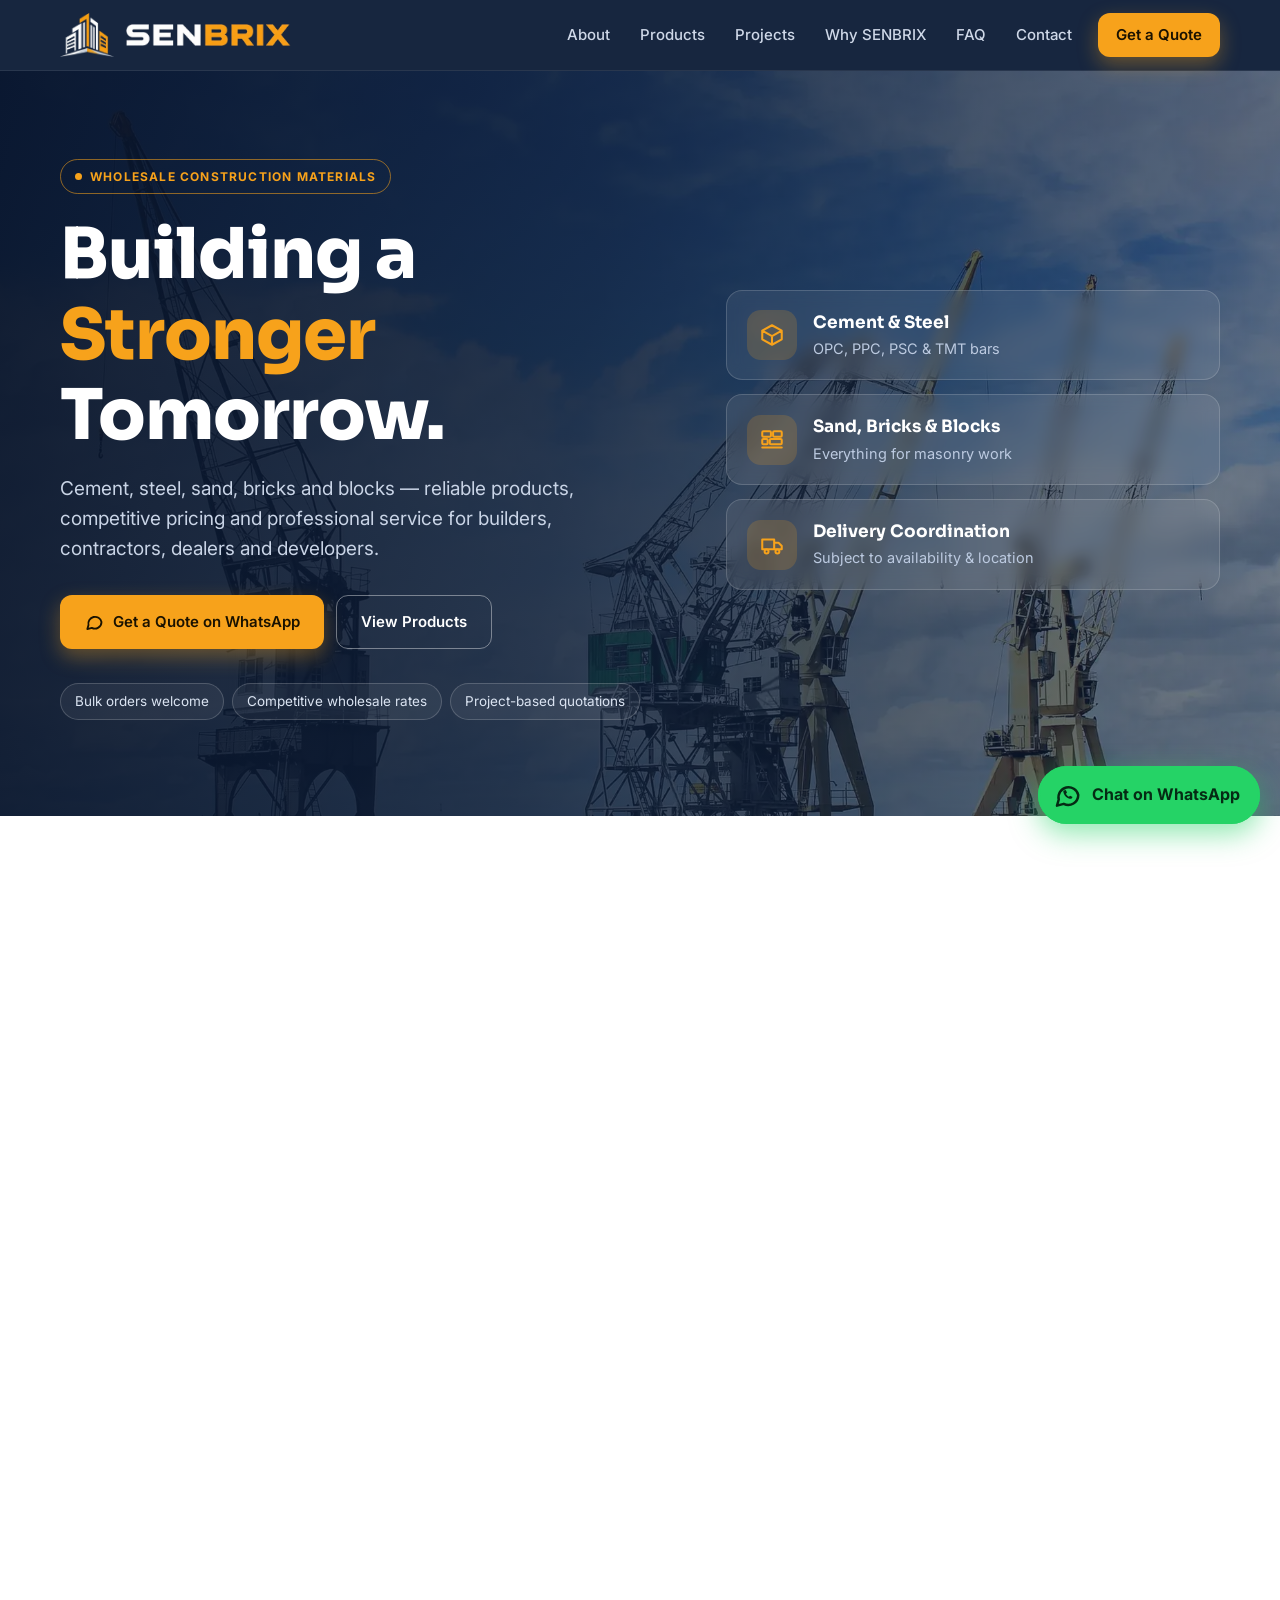
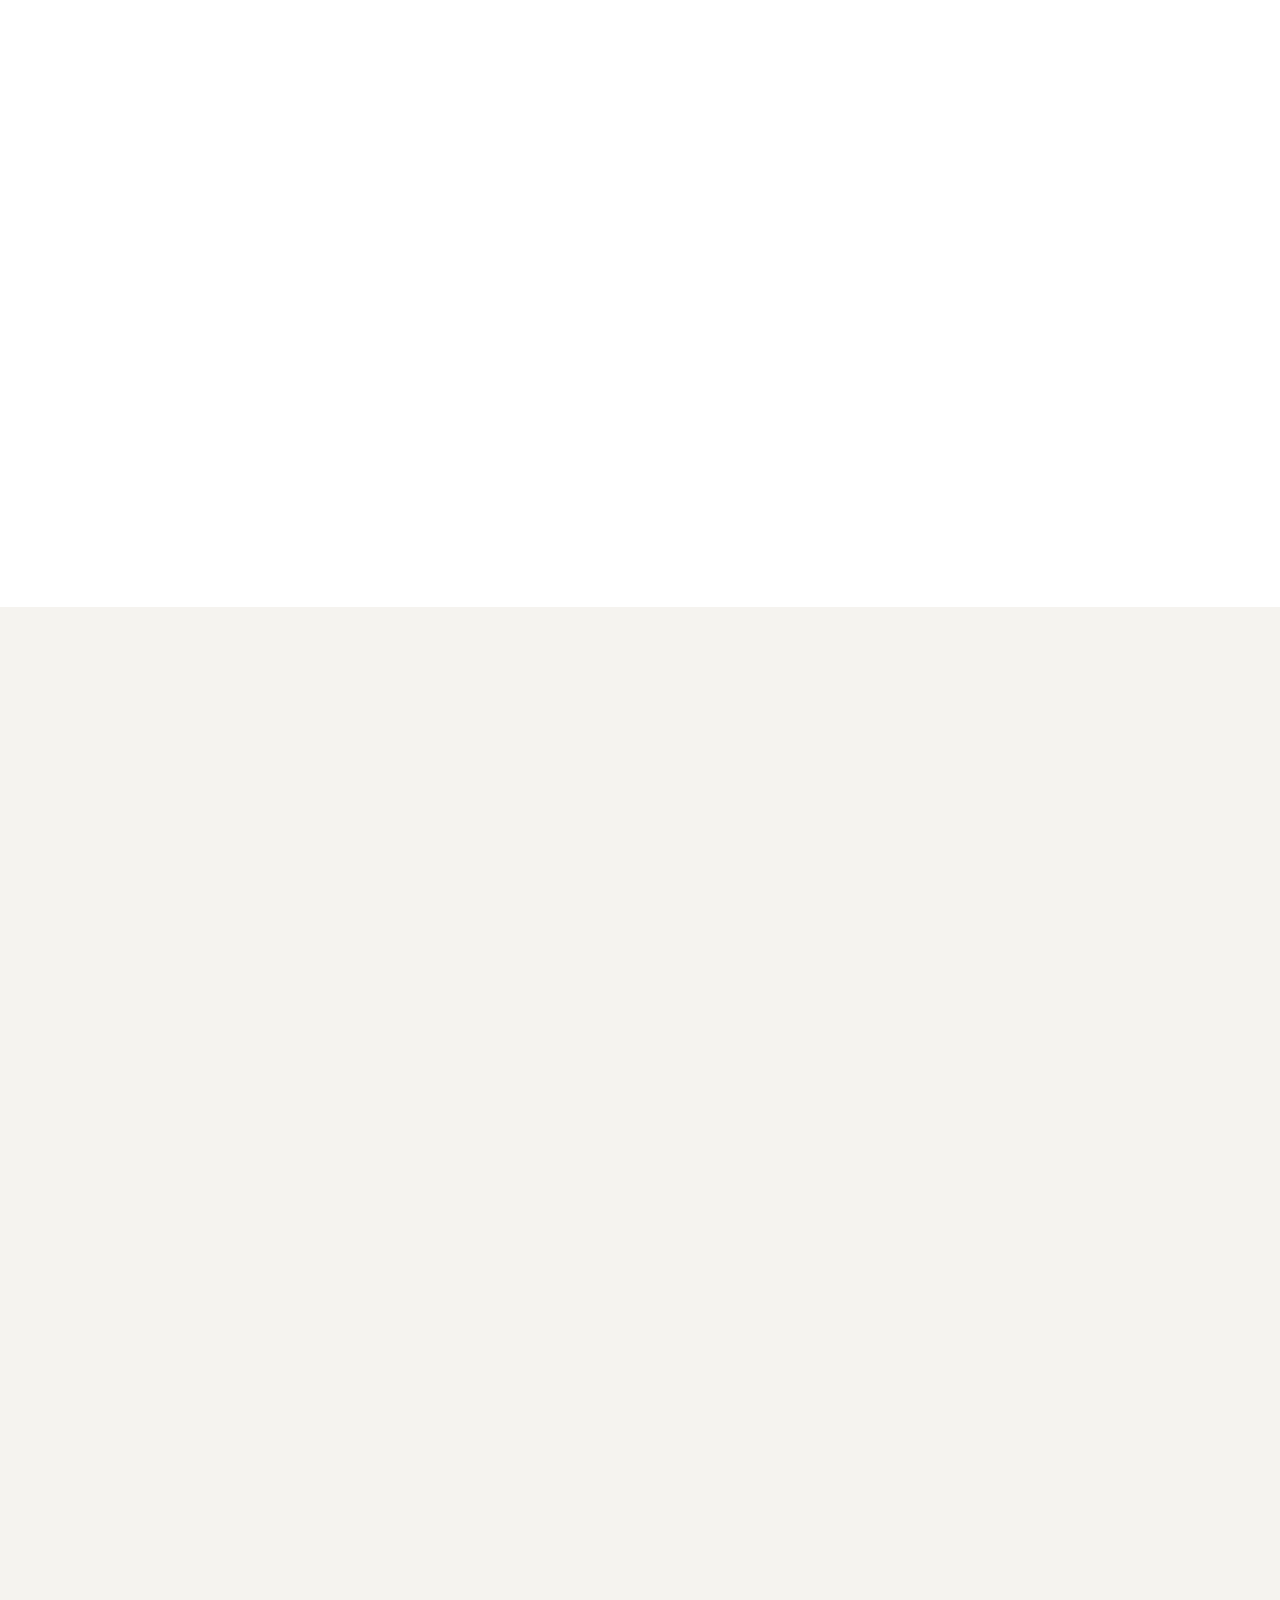
==== commit b04dd15e: "Speed up image loading and keep contact bar clear of Netlify badge - Responsive WebP variants (480w " ====
--- a/index.html
+++ b/index.html
@@ -18,12 +18,13 @@
 <meta property="og:description" content="Wholesale cement, steel, sand, bricks, blocks and more. Bulk orders and project quotations.">
 <meta property="og:image" content="assets/og-image.jpg">
 <meta name="twitter:card" content="summary_large_image">
-<link rel="preload" as="image" href="assets/hero.webp" fetchpriority="high">
+<link rel="preload" as="image" href="assets/hero.webp" imagesrcset="assets/hero-sm.webp 960w, assets/hero.webp 1920w" imagesizes="100vw" fetchpriority="high">
 <link rel="preconnect" href="https://fonts.googleapis.com">
 <link rel="preconnect" href="https://fonts.gstatic.com" crossorigin>
-<link href="https://fonts.googleapis.com/css2?family=Inter:wght@400;500;600;700&family=Sora:wght@600;700;800&display=swap" rel="stylesheet">
+<link rel="stylesheet" href="https://fonts.googleapis.com/css2?family=Inter:wght@400;500;600;700&family=Sora:wght@600;700;800&display=swap" media="print" onload="this.media='all'">
+<noscript><link rel="stylesheet" href="https://fonts.googleapis.com/css2?family=Inter:wght@400;500;600;700&family=Sora:wght@600;700;800&display=swap"></noscript>
 <script type="application/ld+json">
-[{"@context": "https://schema.org", "@type": "LocalBusiness", "name": "SENBRIX", "description": "Wholesale supplier of cement, steel, sand, bricks, blocks and construction materials for builders, contractors, dealers and developers.", "slogan": "Building a Stronger Tomorrow", "telephone": ["+919346782855", "+917416298474"], "email": "osyed5096@gmail.com", "image": "assets/og-image.jpg", "logo": "assets/logo-full.png", "priceRange": "Wholesale", "sameAs": ["https://www.instagram.com/senbrix?cplk=MTgyYnR5MHl3cHRpNw=="], "hasOfferCatalog": {"@type": "OfferCatalog", "name": "Construction materials", "itemListElement": [{"@type": "Offer", "itemOffered": {"@type": "Product", "name": "Cement"}}, {"@type": "Offer", "itemOffered": {"@type": "Product", "name": "Steel (TMT bars)"}}, {"@type": "Offer", "itemOffered": {"@type": "Product", "name": "Bricks"}}, {"@type": "Offer", "itemOffered": {"@type": "Product", "name": "Concrete Blocks"}}, {"@type": "Offer", "itemOffered": {"@type": "Product", "name": "Sand"}}, {"@type": "Offer", "itemOffered": {"@type": "Product", "name": "Stone Aggregates"}}, {"@type": "Offer", "itemOffered": {"@type": "Product", "name": "Wall Putty and White Cement"}}, {"@type": "Offer", "itemOffered": {"@type": "Product", "name": "Tile Adhesive"}}, {"@type": "Offer", "itemOffered": {"@type": "Product", "name": "Waterproofing Materials"}}, {"@type": "Offer", "itemOffered": {"@type": "Product", "name": "Grout and Epoxy"}}, {"@type": "Offer", "itemOffered": {"@type": "Product", "name": "Jointing Mortar"}}]}}, {"@context": "https://schema.org", "@type": "FAQPage", "mainEntity": [{"@type": "Question", "name": "What construction materials does SENBRIX supply?", "acceptedAnswer": {"@type": "Answer", "text": "We supply cement (OPC, PPC, PSC and white cement), steel (TMT bars), sand, bricks, concrete blocks, stone aggregates, wall putty, tile adhesive, waterproofing materials, grout, epoxy and jointing mortar."}}, {"@type": "Question", "name": "Does SENBRIX accept bulk orders?", "acceptedAnswer": {"@type": "Answer", "text": "Yes. We support bulk orders for builders, contractors, dealers and developers, with project-based quotations."}}, {"@type": "Question", "name": "How can I get a price quotation?", "acceptedAnswer": {"@type": "Answer", "text": "Tap “Ask for price” on any product, fill in the quotation form, or call us on 93467 82855 or 74162 98474. Share the material, quantity and delivery location and we will reply with a quotation."}}, {"@type": "Question", "name": "Do you deliver to project sites?", "acceptedAnswer": {"@type": "Answer", "text": "We coordinate delivery to project sites, subject to material availability and your location. Please mention your site location when you request a quotation."}}, {"@type": "Question", "name": "Are the prices fixed?", "acceptedAnswer": {"@type": "Answer", "text": "Wholesale prices change with market rates, brand, quantity and location, so we confirm the price in a quotation for every enquiry."}}, {"@type": "Question", "name": "Who do you supply to?", "acceptedAnswer": {"@type": "Answer", "text": "We supply homeowners, builders, contractors, engineers, dealers, developers and construction companies for residential, commercial and industrial projects."}}]}]
+[{"@context": "https://schema.org", "@type": "LocalBusiness", "name": "SENBRIX", "description": "Wholesale supplier of cement, steel, sand, bricks, blocks and construction materials for builders, contractors, dealers and developers.", "slogan": "Building a Stronger Tomorrow", "telephone": ["+919346782855", "+917416298474"], "email": "osyed5096@gmail.com", "image": "assets/og-image.jpg", "logo": "assets/logo-full.webp", "priceRange": "Wholesale", "sameAs": ["https://www.instagram.com/senbrix?cplk=MTgyYnR5MHl3cHRpNw=="], "hasOfferCatalog": {"@type": "OfferCatalog", "name": "Construction materials", "itemListElement": [{"@type": "Offer", "itemOffered": {"@type": "Product", "name": "Cement"}}, {"@type": "Offer", "itemOffered": {"@type": "Product", "name": "Steel (TMT bars)"}}, {"@type": "Offer", "itemOffered": {"@type": "Product", "name": "Bricks"}}, {"@type": "Offer", "itemOffered": {"@type": "Product", "name": "Concrete Blocks"}}, {"@type": "Offer", "itemOffered": {"@type": "Product", "name": "Sand"}}, {"@type": "Offer", "itemOffered": {"@type": "Product", "name": "Stone Aggregates"}}, {"@type": "Offer", "itemOffered": {"@type": "Product", "name": "Wall Putty and White Cement"}}, {"@type": "Offer", "itemOffered": {"@type": "Product", "name": "Tile Adhesive"}}, {"@type": "Offer", "itemOffered": {"@type": "Product", "name": "Waterproofing Materials"}}, {"@type": "Offer", "itemOffered": {"@type": "Product", "name": "Grout and Epoxy"}}, {"@type": "Offer", "itemOffered": {"@type": "Product", "name": "Jointing Mortar"}}]}}, {"@context": "https://schema.org", "@type": "FAQPage", "mainEntity": [{"@type": "Question", "name": "What construction materials does SENBRIX supply?", "acceptedAnswer": {"@type": "Answer", "text": "We supply cement (OPC, PPC, PSC and white cement), steel (TMT bars), sand, bricks, concrete blocks, stone aggregates, wall putty, tile adhesive, waterproofing materials, grout, epoxy and jointing mortar."}}, {"@type": "Question", "name": "Does SENBRIX accept bulk orders?", "acceptedAnswer": {"@type": "Answer", "text": "Yes. We support bulk orders for builders, contractors, dealers and developers, with project-based quotations."}}, {"@type": "Question", "name": "How can I get a price quotation?", "acceptedAnswer": {"@type": "Answer", "text": "Tap “Ask for price” on any product, fill in the quotation form, or call us on 93467 82855 or 74162 98474. Share the material, quantity and delivery location and we will reply with a quotation."}}, {"@type": "Question", "name": "Do you deliver to project sites?", "acceptedAnswer": {"@type": "Answer", "text": "We coordinate delivery to project sites, subject to material availability and your location. Please mention your site location when you request a quotation."}}, {"@type": "Question", "name": "Are the prices fixed?", "acceptedAnswer": {"@type": "Answer", "text": "Wholesale prices change with market rates, brand, quantity and location, so we confirm the price in a quotation for every enquiry."}}, {"@type": "Question", "name": "Who do you supply to?", "acceptedAnswer": {"@type": "Answer", "text": "We supply homeowners, builders, contractors, engineers, dealers, developers and construction companies for residential, commercial and industrial projects."}}]}]
 </script>
 <style>
 :root{
@@ -187,7 +188,7 @@
 .copy{border-top:1px solid rgba(255,255,255,.1);margin-top:40px;padding-top:22px;display:flex;justify-content:space-between;gap:12px;flex-wrap:wrap;font-size:13.5px}
 
 /* whatsapp float */
-.wa{position:fixed;right:20px;bottom:20px;z-index:60;display:flex;align-items:center;gap:10px;background:#25d366;color:#052b14;border-radius:99px;padding:0 20px 0 14px;height:58px;font-weight:700;box-shadow:0 10px 28px rgba(37,211,102,.5);transition:transform .2s}
+.wa{position:fixed;right:20px;bottom:76px;z-index:60;display:flex;align-items:center;gap:10px;background:#25d366;color:#052b14;border-radius:99px;padding:0 20px 0 14px;height:58px;font-weight:700;box-shadow:0 10px 28px rgba(37,211,102,.5);transition:transform .2s}
 .wa:hover{transform:translateY(-3px)}
 .wa svg{width:30px;height:30px}
 .wa::before{content:"";position:absolute;inset:0;border-radius:99px;border:2px solid #25d366;animation:ping 2.4s infinite;pointer-events:none}
@@ -226,6 +227,8 @@
 }
 
 /* ---- FAQ, legal, mobile polish ---- */
+section:not(.hero){content-visibility:auto;contain-intrinsic-size:auto 900px}
+.pimg img,.wcard img,.about-img img{background:#dcd7cb}
 html{-webkit-tap-highlight-color:transparent}
 input,select,textarea{font-size:16px}
 .faq{background:var(--bg)}
@@ -246,10 +249,9 @@
 @media(max-width:860px){nav{max-height:calc(100vh - 70px);overflow:auto}}
 @media(max-width:620px){
   html{scroll-padding-top:66px}
-  body{padding-bottom:calc(72px + env(safe-area-inset-bottom))}
   .wa{display:none}
-  .mbar{display:grid;grid-template-columns:1fr 1.4fr;gap:10px;position:fixed;left:0;right:0;bottom:0;z-index:60;padding:10px 12px calc(10px + env(safe-area-inset-bottom));background:rgba(14,30,56,.97);backdrop-filter:blur(10px);border-top:1px solid rgba(255,255,255,.1)}
-  .mbar a{display:flex;align-items:center;justify-content:center;gap:8px;height:50px;border-radius:12px;font-weight:700;font-size:15.5px}
+  .mbar{display:grid;grid-template-columns:1fr 1.4fr;gap:10px;position:fixed;left:12px;right:12px;bottom:calc(68px + env(safe-area-inset-bottom));z-index:60;padding:8px;background:rgba(14,30,56,.97);border:1px solid rgba(255,255,255,.12);border-radius:18px;box-shadow:0 10px 30px rgba(0,0,0,.35)}
+  .mbar a{display:flex;align-items:center;justify-content:center;gap:8px;height:48px;border-radius:12px;font-weight:700;font-size:15.5px}
   .mbar .call{background:#fff;color:var(--navy)}.mbar .wapp{background:#25d366;color:#052b14}
   .title{font-size:27px}.sub{font-size:16px}
   .hero h1{font-size:clamp(36px,11vw,46px)}
@@ -265,7 +267,7 @@
   .cband{padding:48px 0}
   .citem{padding:14px 16px}.citem b{font-size:16px}
   .qa summary{font-size:16px;padding:16px 52px 16px 16px}.qa p{padding:0 16px 18px;font-size:15.5px}
-  footer{padding:46px 0 24px}
+  footer{padding:46px 0 calc(150px + env(safe-area-inset-bottom))}
   footer li{margin-bottom:0}footer li a{display:inline-block;padding:10px 0}
   footer .legal{gap:6px 22px}footer .legal a{display:inline-block;padding:11px 0}
   footer .copy{gap:2px}
@@ -280,8 +282,8 @@
 <header>
   <div class="wrap">
     <a class="brand" href="#top" aria-label="SENBRIX home">
-      <img class="mark" src="assets/logo-mark.png" width="54" height="44" alt="">
-      <img class="word" src="assets/logo-word.png" width="166" height="22" alt="SENBRIX">
+      <img class="mark" src="assets/logo-mark.webp" width="54" height="44" alt="">
+      <img class="word" src="assets/logo-word.webp" width="166" height="22" alt="SENBRIX">
     </a>
     <button class="burger" id="burger" aria-label="Open menu" aria-expanded="false" aria-controls="nav">
       <svg width="22" height="22" viewBox="0 0 24 24" fill="none" stroke="currentColor" stroke-width="2.2" stroke-linecap="round"><path d="M4 7h16M4 12h16M4 17h16"/></svg>
@@ -301,7 +303,7 @@
 <main id="top">
 <!-- HERO -->
 <div class="hero">
-  <img src="assets/hero.webp" width="1920" height="1080" alt="" fetchpriority="high" decoding="async">
+  <img src="assets/hero.webp" srcset="assets/hero-sm.webp 960w, assets/hero.webp 1920w" sizes="100vw" width="1920" height="1080" alt="" fetchpriority="high" decoding="async">
   <div class="wrap">
     <div>
       <span class="pill"><i></i> Wholesale construction materials</span>
@@ -327,8 +329,8 @@
 <section class="about" id="about">
   <div class="wrap">
     <div class="about-img">
-      <img src="assets/w-delivery.webp" width="900" height="675" alt="Material delivery truck on the road" loading="lazy" decoding="async">
-      <div class="about-tag"><img src="assets/logo-mark.png" width="54" height="44" alt=""><div><b>SENBRIX</b><span>Building a Stronger Tomorrow</span></div></div>
+      <img src="assets/w-delivery.webp" srcset="assets/w-delivery-sm.webp 480w, assets/w-delivery.webp 900w" sizes="(max-width:620px) 92vw, (max-width:1020px) 48vw, 600px" width="900" height="675" alt="Material delivery truck on the road" loading="lazy" decoding="async">
+      <div class="about-tag"><img src="assets/logo-mark.webp" width="54" height="44" alt=""><div><b>SENBRIX</b><span>Building a Stronger Tomorrow</span></div></div>
     </div>
     <div>
       <div class="eyebrow">About us</div>
@@ -360,57 +362,57 @@
     </div>
     <div class="pgrid">
 
-      <article class="pcard"><div class="pimg"><span class="pnum">01</span><img src="assets/p-cement.webp" width="800" height="600" alt="Cement bags from leading brands" loading="lazy" decoding="async"></div>
+      <article class="pcard"><div class="pimg"><span class="pnum">01</span><img src="assets/p-cement.webp" srcset="assets/p-cement-sm.webp 480w, assets/p-cement.webp 800w" sizes="(max-width:620px) 92vw, (max-width:1020px) 48vw, 380px" width="800" height="600" alt="Cement bags from leading brands" loading="lazy" decoding="async"></div>
         <div class="pbody"><h3>Cement</h3><p>Cement wholesale and bulk supply for foundations, slabs, columns, plastering and masonry. Standard 50 kg bags from leading brands.</p>
         <div class="tags"><span>OPC 43</span><span>OPC 53</span><span>PPC</span><span>PSC</span></div>
         <a class="btn btn-line" href="https://wa.me/919346782855?text=Hello%20SENBRIX%2C%20please%20share%20the%20price%20for%20Cement." target="_blank" rel="noopener">Ask for price →</a></div></article>
 
-      <article class="pcard"><div class="pimg"><span class="pnum">02</span><img src="assets/p-steel.webp" width="800" height="600" alt="TMT steel reinforcement bars" loading="lazy" decoding="async"></div>
+      <article class="pcard"><div class="pimg"><span class="pnum">02</span><img src="assets/p-steel.webp" srcset="assets/p-steel-sm.webp 480w, assets/p-steel.webp 800w" sizes="(max-width:620px) 92vw, (max-width:1020px) 48vw, 380px" width="800" height="600" alt="TMT steel reinforcement bars" loading="lazy" decoding="async"></div>
         <div class="pbody"><h3>Steel (TMT Bars)</h3><p>Strong, ribbed reinforcement steel for beams, columns, slabs and foundations. Supplied in project quantities.</p>
         <div class="tags"><span>TMT bars</span><span>Multiple sizes</span><span>Bulk supply</span></div>
         <a class="btn btn-line" href="https://wa.me/919346782855?text=Hello%20SENBRIX%2C%20please%20share%20the%20price%20for%20Steel%20(TMT%20bars)." target="_blank" rel="noopener">Ask for price →</a></div></article>
 
-      <article class="pcard"><div class="pimg"><span class="pnum">03</span><img src="assets/p-bricks.webp" width="800" height="600" alt="Red clay bricks" loading="lazy" decoding="async"></div>
+      <article class="pcard"><div class="pimg"><span class="pnum">03</span><img src="assets/p-bricks.webp" srcset="assets/p-bricks-sm.webp 480w, assets/p-bricks.webp 800w" sizes="(max-width:620px) 92vw, (max-width:1020px) 48vw, 380px" width="800" height="600" alt="Red clay bricks" loading="lazy" decoding="async"></div>
         <div class="pbody"><h3>Bricks</h3><p>Durable bricks for walls and load-bearing masonry. Approx. size 9″ × 4.5″ × 3″ (varies by type).</p>
         <div class="tags"><span>Red clay</span><span>First class</span><span>Fly ash</span><span>Concrete</span></div>
         <a class="btn btn-line" href="https://wa.me/919346782855?text=Hello%20SENBRIX%2C%20please%20share%20the%20price%20for%20Bricks." target="_blank" rel="noopener">Ask for price →</a></div></article>
 
-      <article class="pcard"><div class="pimg"><span class="pnum">04</span><img src="assets/p-blocks.webp" width="800" height="600" alt="Concrete blocks wall" loading="lazy" decoding="async"></div>
+      <article class="pcard"><div class="pimg"><span class="pnum">04</span><img src="assets/p-blocks.webp" srcset="assets/p-blocks-sm.webp 480w, assets/p-blocks.webp 800w" sizes="(max-width:620px) 92vw, (max-width:1020px) 48vw, 380px" width="800" height="600" alt="Concrete blocks wall" loading="lazy" decoding="async"></div>
         <div class="pbody"><h3>Concrete Blocks</h3><p>Strong, uniform blocks for faster construction and lower wall cost. Sizes 4″ / 6″ / 8″ (varies by manufacturer).</p>
         <div class="tags"><span>Solid</span><span>Hollow</span><span>AAC</span><span>Cement blocks</span></div>
         <a class="btn btn-line" href="https://wa.me/919346782855?text=Hello%20SENBRIX%2C%20please%20share%20the%20price%20for%20Concrete%20Blocks." target="_blank" rel="noopener">Ask for price →</a></div></article>
 
-      <article class="pcard"><div class="pimg"><span class="pnum">05</span><img src="assets/p-sand.webp" width="800" height="600" alt="Construction sand" loading="lazy" decoding="async"></div>
+      <article class="pcard"><div class="pimg"><span class="pnum">05</span><img src="assets/p-sand.webp" srcset="assets/p-sand-sm.webp 480w, assets/p-sand.webp 800w" sizes="(max-width:620px) 92vw, (max-width:1020px) 48vw, 380px" width="800" height="600" alt="Construction sand" loading="lazy" decoding="async"></div>
         <div class="pbody"><h3>Sand</h3><p>Clean, graded sand for concrete, masonry and plastering. Fine, medium and coarse as per requirement.</p>
         <div class="tags"><span>River sand</span><span>M-Sand</span><span>P-Sand</span><span>Robo sand</span></div>
         <a class="btn btn-line" href="https://wa.me/919346782855?text=Hello%20SENBRIX%2C%20please%20share%20the%20price%20for%20Sand." target="_blank" rel="noopener">Ask for price →</a></div></article>
 
-      <article class="pcard"><div class="pimg"><span class="pnum">06</span><img src="assets/p-aggregates.webp" width="800" height="600" alt="Crushed stone aggregates" loading="lazy" decoding="async"></div>
+      <article class="pcard"><div class="pimg"><span class="pnum">06</span><img src="assets/p-aggregates.webp" srcset="assets/p-aggregates-sm.webp 480w, assets/p-aggregates.webp 800w" sizes="(max-width:620px) 92vw, (max-width:1020px) 48vw, 380px" width="800" height="600" alt="Crushed stone aggregates" loading="lazy" decoding="async"></div>
         <div class="pbody"><h3>Stone Aggregates</h3><p>Crushed stone for concrete, road work, foundations and general construction.</p>
         <div class="tags"><span>10 mm</span><span>12 mm</span><span>20 mm</span><span>40 mm</span><span>Stone dust</span></div>
         <a class="btn btn-line" href="https://wa.me/919346782855?text=Hello%20SENBRIX%2C%20please%20share%20the%20price%20for%20Stone%20Aggregates." target="_blank" rel="noopener">Ask for price →</a></div></article>
 
-      <article class="pcard"><div class="pimg"><span class="pnum">07</span><img src="assets/p-putty.webp" width="800" height="600" alt="Applying wall putty" loading="lazy" decoding="async"></div>
+      <article class="pcard"><div class="pimg"><span class="pnum">07</span><img src="assets/p-putty.webp" srcset="assets/p-putty-sm.webp 480w, assets/p-putty.webp 800w" sizes="(max-width:620px) 92vw, (max-width:1020px) 48vw, 380px" width="800" height="600" alt="Applying wall putty" loading="lazy" decoding="async"></div>
         <div class="pbody"><h3>Wall Putty &amp; White Cement</h3><p>Smooth, long-lasting wall finish. White cement and putty in 20 kg / 40 kg bags (varies by brand).</p>
         <div class="tags"><span>White cement</span><span>Polymer modified</span><span>Acrylic</span></div>
         <a class="btn btn-line" href="https://wa.me/919346782855?text=Hello%20SENBRIX%2C%20please%20share%20the%20price%20for%20Wall%20Putty%20%2F%20White%20Cement." target="_blank" rel="noopener">Ask for price →</a></div></article>
 
-      <article class="pcard"><div class="pimg"><span class="pnum">08</span><img src="assets/p-adhesive.webp" width="800" height="600" alt="Tile adhesive being applied" loading="lazy" decoding="async"></div>
+      <article class="pcard"><div class="pimg"><span class="pnum">08</span><img src="assets/p-adhesive.webp" srcset="assets/p-adhesive-sm.webp 480w, assets/p-adhesive.webp 800w" sizes="(max-width:620px) 92vw, (max-width:1020px) 48vw, 380px" width="800" height="600" alt="Tile adhesive being applied" loading="lazy" decoding="async"></div>
         <div class="pbody"><h3>Tile Adhesive</h3><p>Strong bonding for floor tiles, wall tiles and natural stone. 20 kg / 25 kg bags (varies by brand).</p>
         <div class="tags"><span>Cement based</span><span>Polymer modified</span><span>Ready mix</span></div>
         <a class="btn btn-line" href="https://wa.me/919346782855?text=Hello%20SENBRIX%2C%20please%20share%20the%20price%20for%20Tile%20Adhesive." target="_blank" rel="noopener">Ask for price →</a></div></article>
 
-      <article class="pcard"><div class="pimg"><span class="pnum">09</span><img src="assets/p-waterproofing.webp" width="800" height="600" alt="Waterproofing membrane on a roof" loading="lazy" decoding="async"></div>
+      <article class="pcard"><div class="pimg"><span class="pnum">09</span><img src="assets/p-waterproofing.webp" srcset="assets/p-waterproofing-sm.webp 480w, assets/p-waterproofing.webp 800w" sizes="(max-width:620px) 92vw, (max-width:1020px) 48vw, 380px" width="800" height="600" alt="Waterproofing membrane on a roof" loading="lazy" decoding="async"></div>
         <div class="pbody"><h3>Waterproofing Materials</h3><p>Protection against leakage and dampness for roofs, terraces, bathrooms and basements.</p>
         <div class="tags"><span>Roofs</span><span>Bathrooms</span><span>Basements</span></div>
         <a class="btn btn-line" href="https://wa.me/919346782855?text=Hello%20SENBRIX%2C%20please%20share%20the%20price%20for%20Waterproofing%20Materials." target="_blank" rel="noopener">Ask for price →</a></div></article>
 
-      <article class="pcard"><div class="pimg"><span class="pnum">10</span><img src="assets/p-grout.webp" width="800" height="600" alt="Tile grout cleaning" loading="lazy" decoding="async"></div>
+      <article class="pcard"><div class="pimg"><span class="pnum">10</span><img src="assets/p-grout.webp" srcset="assets/p-grout-sm.webp 480w, assets/p-grout.webp 800w" sizes="(max-width:620px) 92vw, (max-width:1020px) 48vw, 380px" width="800" height="600" alt="Tile grout cleaning" loading="lazy" decoding="async"></div>
         <div class="pbody"><h3>Grout &amp; Epoxy</h3><p>Clean, durable tile joints and strong epoxy products for a neat, long-lasting finish.</p>
         <div class="tags"><span>Tile grout</span><span>Epoxy grout</span><span>Epoxy</span></div>
         <a class="btn btn-line" href="https://wa.me/919346782855?text=Hello%20SENBRIX%2C%20please%20share%20the%20price%20for%20Grout%20%2F%20Epoxy." target="_blank" rel="noopener">Ask for price →</a></div></article>
 
-      <article class="pcard"><div class="pimg"><span class="pnum">11</span><img src="assets/p-mortar.webp" width="800" height="600" alt="Worker laying blocks with jointing mortar" loading="lazy" decoding="async"></div>
+      <article class="pcard"><div class="pimg"><span class="pnum">11</span><img src="assets/p-mortar.webp" srcset="assets/p-mortar-sm.webp 480w, assets/p-mortar.webp 800w" sizes="(max-width:620px) 92vw, (max-width:1020px) 48vw, 380px" width="800" height="600" alt="Worker laying blocks with jointing mortar" loading="lazy" decoding="async"></div>
         <div class="pbody"><h3>Jointing Mortar</h3><p>Ready-to-use mortar for strong, even joints in block, brick and tile work.</p>
         <div class="tags"><span>Blocks</span><span>Bricks</span><span>Tiles</span></div>
         <a class="btn btn-line" href="https://wa.me/919346782855?text=Hello%20SENBRIX%2C%20please%20share%20the%20price%20for%20Jointing%20Mortar." target="_blank" rel="noopener">Ask for price →</a></div></article>
@@ -432,11 +434,11 @@
     <h2 class="title">Materials for every kind of build</h2>
     <p class="sub">We supply high-quality construction materials for residential, commercial and industrial projects — helping homeowners, builders, contractors, engineers and construction companies source what they need at competitive wholesale prices.</p>
     <div class="wgrid">
-      <article class="wcard"><img src="assets/w-residential.webp" width="900" height="675" alt="Residential house under construction" loading="lazy" decoding="async"><div><small>Residential</small><h3>House &amp; Villa Construction</h3><p>Cement, steel, sand, bricks and blocks for foundations to finishing, plus putty, tile adhesive and waterproofing.</p></div></article>
-      <article class="wcard"><img src="assets/w-apartments.webp" width="900" height="675" alt="Apartment buildings" loading="lazy" decoding="async"><div><small>Apartments</small><h3>Apartments &amp; Multi-storey Buildings</h3><p>Bulk supply of structural materials with scheduled deliveries for large residential developments.</p></div></article>
-      <article class="wcard"><img src="assets/w-commercial.webp" width="900" height="675" alt="Modern commercial building" loading="lazy" decoding="async"><div><small>Commercial</small><h3>Commercial Properties</h3><p>Offices, showrooms, shops and retail spaces — reliable materials to keep your timeline on track.</p></div></article>
-      <article class="wcard"><img src="assets/w-industrial.webp" width="900" height="675" alt="Industrial construction site" loading="lazy" decoding="async"><div><small>Industrial</small><h3>Industrial Projects</h3><p>Large-volume cement, steel and aggregates for warehouses, factories and industrial sites.</p></div></article>
-      <article class="wcard"><img src="assets/hero.webp" width="1920" height="1080" alt="Tower cranes on a building site" loading="lazy" decoding="async"><div><small>Bulk supply</small><h3>Site-to-Site Material Supply</h3><p>Timely delivery coordination to your project site, with quotations based on your requirements.</p></div></article>
+      <article class="wcard"><img src="assets/w-residential.webp" srcset="assets/w-residential-sm.webp 480w, assets/w-residential.webp 900w" sizes="(max-width:620px) 92vw, (max-width:1020px) 48vw, 600px" width="900" height="675" alt="Residential house under construction" loading="lazy" decoding="async"><div><small>Residential</small><h3>House &amp; Villa Construction</h3><p>Cement, steel, sand, bricks and blocks for foundations to finishing, plus putty, tile adhesive and waterproofing.</p></div></article>
+      <article class="wcard"><img src="assets/w-apartments.webp" srcset="assets/w-apartments-sm.webp 480w, assets/w-apartments.webp 900w" sizes="(max-width:620px) 92vw, (max-width:1020px) 48vw, 600px" width="900" height="675" alt="Apartment buildings" loading="lazy" decoding="async"><div><small>Apartments</small><h3>Apartments &amp; Multi-storey Buildings</h3><p>Bulk supply of structural materials with scheduled deliveries for large residential developments.</p></div></article>
+      <article class="wcard"><img src="assets/w-commercial.webp" srcset="assets/w-commercial-sm.webp 480w, assets/w-commercial.webp 900w" sizes="(max-width:620px) 92vw, (max-width:1020px) 48vw, 600px" width="900" height="675" alt="Modern commercial building" loading="lazy" decoding="async"><div><small>Commercial</small><h3>Commercial Properties</h3><p>Offices, showrooms, shops and retail spaces — reliable materials to keep your timeline on track.</p></div></article>
+      <article class="wcard"><img src="assets/w-industrial.webp" srcset="assets/w-industrial-sm.webp 480w, assets/w-industrial.webp 900w" sizes="(max-width:620px) 92vw, (max-width:1020px) 48vw, 600px" width="900" height="675" alt="Industrial construction site" loading="lazy" decoding="async"><div><small>Industrial</small><h3>Industrial Projects</h3><p>Large-volume cement, steel and aggregates for warehouses, factories and industrial sites.</p></div></article>
+      <article class="wcard"><img src="assets/hero.webp" srcset="assets/hero-sm.webp 960w, assets/hero.webp 1920w" sizes="(max-width:620px) 92vw, 600px" width="1920" height="1080" alt="Tower cranes on a building site" loading="lazy" decoding="async"><div><small>Bulk supply</small><h3>Site-to-Site Material Supply</h3><p>Timely delivery coordination to your project site, with quotations based on your requirements.</p></div></article>
     </div>
     <div class="services">
       <div class="panel">
@@ -554,7 +556,7 @@
   <div class="wrap">
     <div class="fgrid">
       <div>
-        <img class="flogo" src="assets/logo-full.png" width="190" height="130" alt="SENBRIX – Building a Stronger Tomorrow" loading="lazy">
+        <img class="flogo" src="assets/logo-full.webp" width="190" height="130" alt="SENBRIX – Building a Stronger Tomorrow" loading="lazy">
         <p style="font-size:14.5px;max-width:300px">Wholesale supplier of cement, steel, sand, bricks, blocks and construction materials.</p>
       </div>
       <div><h4>Quick links</h4><ul><li><a href="#about">About us</a></li><li><a href="#products">Products</a></li><li><a href="#projects">Works &amp; projects</a></li><li><a href="#why">Why SENBRIX</a></li><li><a href="#faq">FAQ</a></li><li><a href="#contact">Contact</a></li></ul></div>
